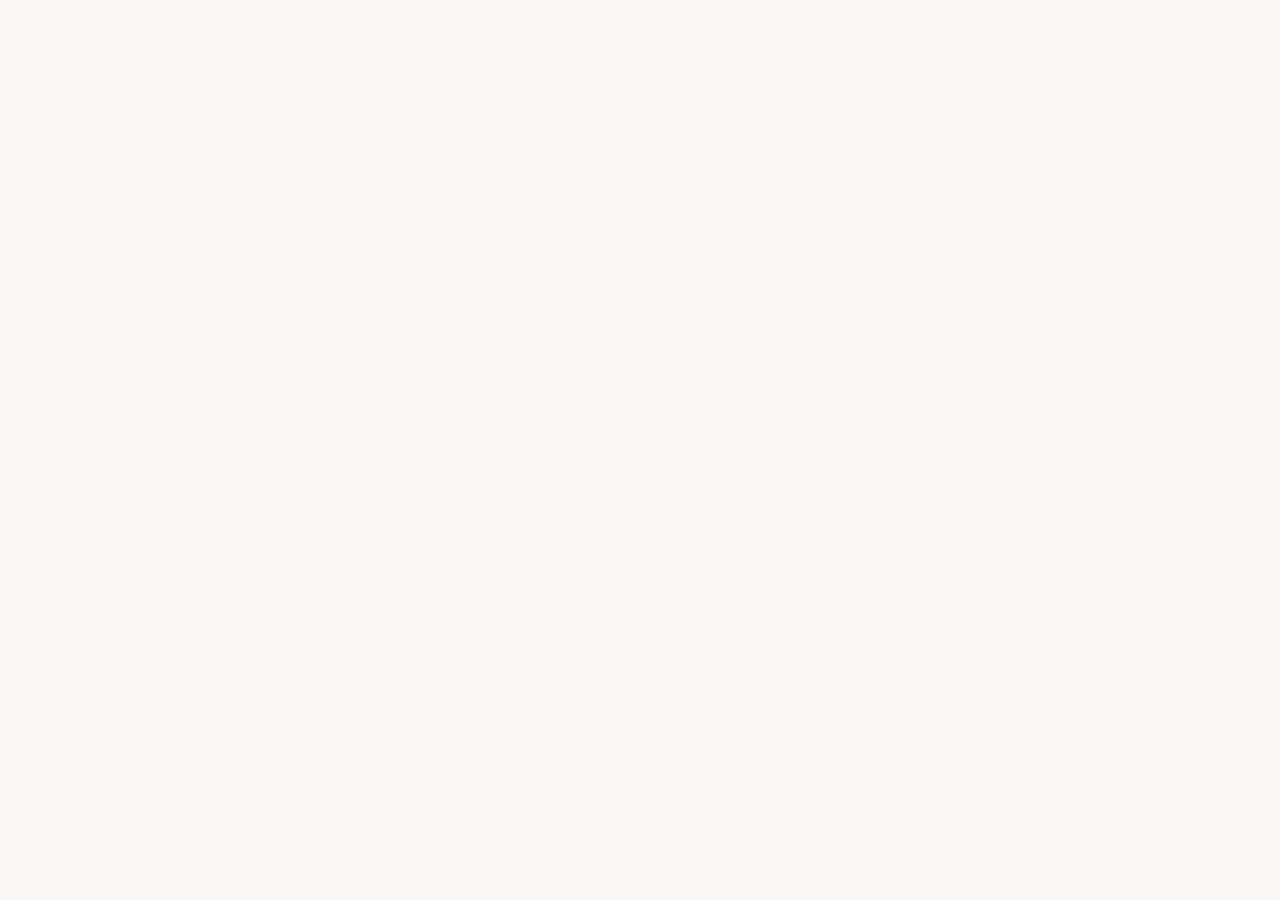
==== index.html @ 1edaa47e "initial: project structure" ====
<!DOCTYPE html>
<html lang="en">
<head>
  <meta charset="UTF-8">
  <meta name="viewport" content="width=device-width, initial-scale=1.0">
  <title>Minerva Admissions</title>
  <link rel="stylesheet" href="css/design-system.css">
  <link rel="stylesheet" href="css/components.css">
</head>
<body>

  <script src="js/freddy.js"></script>
  <script src="js/form.js"></script>
</body>
</html>
---- css/design-system.css ----
/* design-system.css — tokens, typography, layout primitives */

/* ─────────────────────────────────────────────
   GOOGLE FONTS
───────────────────────────────────────────── */
@import url('https://fonts.googleapis.com/css2?family=Playfair+Display:ital,wght@0,400;0,500;0,600;0,700;1,400;1,600&family=DM+Sans:ital,opsz,wght@0,9..40,300;0,9..40,400;0,9..40,500;0,9..40,600;1,9..40,400&display=swap');


/* ─────────────────────────────────────────────
   COLOR TOKENS
───────────────────────────────────────────── */
:root {
  /* Core */
  --color-ink:          #1A1A2E;  /* deep navy — primary text, headings */
  --color-ink-light:    #3D3D5C;  /* softer navy — secondary text        */
  --color-ink-muted:    #7A7A99;  /* muted — captions, placeholders      */

  /* Gold accent */
  --color-gold:         #C9A84C;  /* primary accent                      */
  --color-gold-light:   #E2C880;  /* hover / highlight tint              */
  --color-gold-dark:    #A07C2E;  /* pressed / deep accent               */
  --color-gold-subtle:  #F5EDD6;  /* gold-tinted surface / badge bg      */

  /* Cream & surface */
  --color-cream:        #FAF8F4;  /* page background                     */
  --color-cream-dark:   #F0EBE1;  /* card / section background           */
  --color-white:        #FFFFFF;

  /* Borders */
  --color-border:       #E4DDD2;  /* default border                      */
  --color-border-dark:  #C8BFB2;  /* stronger border                     */

  /* Semantic — status */
  --color-success:      #2D7A4F;
  --color-success-bg:   #EAF6EE;
  --color-warning:      #B8600F;
  --color-warning-bg:   #FEF3E2;
  --color-error:        #C0392B;
  --color-error-bg:     #FDECEB;
  --color-info:         #1A5276;
  --color-info-bg:      #EAF2FB;

  /* Overlay */
  --color-overlay:      rgba(26, 26, 46, 0.55);
  --color-overlay-dark: rgba(26, 26, 46, 0.80);
}


/* ─────────────────────────────────────────────
   SPACING TOKENS  (base unit = 4px)
───────────────────────────────────────────── */
:root {
  --sp-1:   4px;
  --sp-2:   8px;
  --sp-3:   12px;
  --sp-4:   16px;
  --sp-5:   20px;
  --sp-6:   24px;
  --sp-7:   32px;
  --sp-8:   40px;
  --sp-9:   48px;
  --sp-10:  64px;
  --sp-11:  80px;
  --sp-12:  96px;
}


/* ─────────────────────────────────────────────
   TYPOGRAPHY TOKENS
───────────────────────────────────────────── */
:root {
  /* Font families */
  --font-display: 'Playfair Display', Georgia, serif;
  --font-body:    'DM Sans', system-ui, -apple-system, sans-serif;
  --font-mono:    'DM Mono', 'Courier New', monospace;

  /* Font sizes — fluid-ready named scale */
  --text-xs:   0.75rem;    /*  12px */
  --text-sm:   0.875rem;   /*  14px */
  --text-base: 1rem;       /*  16px */
  --text-md:   1.125rem;   /*  18px */
  --text-lg:   1.25rem;    /*  20px */
  --text-xl:   1.5rem;     /*  24px */
  --text-2xl:  1.875rem;   /*  30px */
  --text-3xl:  2.25rem;    /*  36px */
  --text-4xl:  3rem;       /*  48px */
  --text-5xl:  3.75rem;    /*  60px */

  /* Font weights */
  --weight-light:    300;
  --weight-regular:  400;
  --weight-medium:   500;
  --weight-semibold: 600;
  --weight-bold:     700;

  /* Line heights */
  --leading-tight:  1.2;
  --leading-snug:   1.35;
  --leading-normal: 1.5;
  --leading-loose:  1.75;

  /* Letter spacing */
  --tracking-tight:  -0.02em;
  --tracking-normal:  0em;
  --tracking-wide:    0.04em;
  --tracking-wider:   0.08em;
  --tracking-caps:    0.12em;
}


/* ─────────────────────────────────────────────
   BORDER RADIUS UTILITIES
───────────────────────────────────────────── */
:root {
  --radius-sm:   4px;
  --radius-md:   8px;
  --radius-lg:   12px;
  --radius-xl:   16px;
  --radius-2xl:  24px;
  --radius-pill: 9999px;
  --radius-full: 50%;
}


/* ─────────────────────────────────────────────
   CONTAINER WIDTHS
───────────────────────────────────────────── */
:root {
  --container-xs:   480px;
  --container-sm:   640px;
  --container-md:   768px;
  --container-lg:   1024px;
  --container-xl:   1200px;
  --container-2xl:  1440px;
  --container-prose: 68ch;  /* optimal reading width */
}

.container {
  width: 100%;
  max-width: var(--container-xl);
  margin-inline: auto;
  padding-inline: var(--sp-6);
}

.container--sm     { max-width: var(--container-sm);  }
.container--md     { max-width: var(--container-md);  }
.container--lg     { max-width: var(--container-lg);  }
.container--2xl    { max-width: var(--container-2xl); }
.container--prose  { max-width: var(--container-prose); }


/* ─────────────────────────────────────────────
   BASE RESET & GLOBAL DEFAULTS
───────────────────────────────────────────── */
*, *::before, *::after {
  box-sizing: border-box;
  margin: 0;
  padding: 0;
}

html {
  font-size: 16px;
  -webkit-text-size-adjust: 100%;
  scroll-behavior: smooth;
}

body {
  font-family: var(--font-body);
  font-size: var(--text-base);
  font-weight: var(--weight-regular);
  line-height: var(--leading-normal);
  color: var(--color-ink);
  background-color: var(--color-cream);
  -webkit-font-smoothing: antialiased;
  -moz-osx-font-smoothing: grayscale;
}

h1, h2, h3, h4, h5, h6 {
  font-family: var(--font-display);
  font-weight: var(--weight-semibold);
  line-height: var(--leading-tight);
  letter-spacing: var(--tracking-tight);
  color: var(--color-ink);
}

h1 { font-size: var(--text-4xl); }
h2 { font-size: var(--text-3xl); }
h3 { font-size: var(--text-2xl); }
h4 { font-size: var(--text-xl);  }
h5 { font-size: var(--text-lg);  }
h6 { font-size: var(--text-md);  }

p  { line-height: var(--leading-normal); }

a {
  color: var(--color-gold-dark);
  text-decoration: underline;
  text-underline-offset: 3px;
  transition: color 0.15s ease;
}

a:hover { color: var(--color-gold); }

img, video {
  max-width: 100%;
  display: block;
}

/* ─────────────────────────────────────────────
   ELEVATION / SHADOW TOKENS
───────────────────────────────────────────── */
:root {
  --shadow-sm:  0 1px 3px rgba(26,26,46,0.08), 0 1px 2px rgba(26,26,46,0.05);
  --shadow-md:  0 4px 12px rgba(26,26,46,0.10), 0 2px 6px rgba(26,26,46,0.06);
  --shadow-lg:  0 10px 30px rgba(26,26,46,0.12), 0 4px 10px rgba(26,26,46,0.07);
  --shadow-xl:  0 24px 48px rgba(26,26,46,0.16), 0 8px 16px rgba(26,26,46,0.08);
}

/* ─────────────────────────────────────────────
   TRANSITION TOKENS
───────────────────────────────────────────── */
:root {
  --ease-out:   cubic-bezier(0.0, 0, 0.2, 1);
  --ease-in:    cubic-bezier(0.4, 0, 1, 1);
  --ease-inout: cubic-bezier(0.4, 0, 0.2, 1);

  --duration-fast:   120ms;
  --duration-base:   200ms;
  --duration-slow:   350ms;
}
---- css/components.css ----
/* components.css — UI component styles */
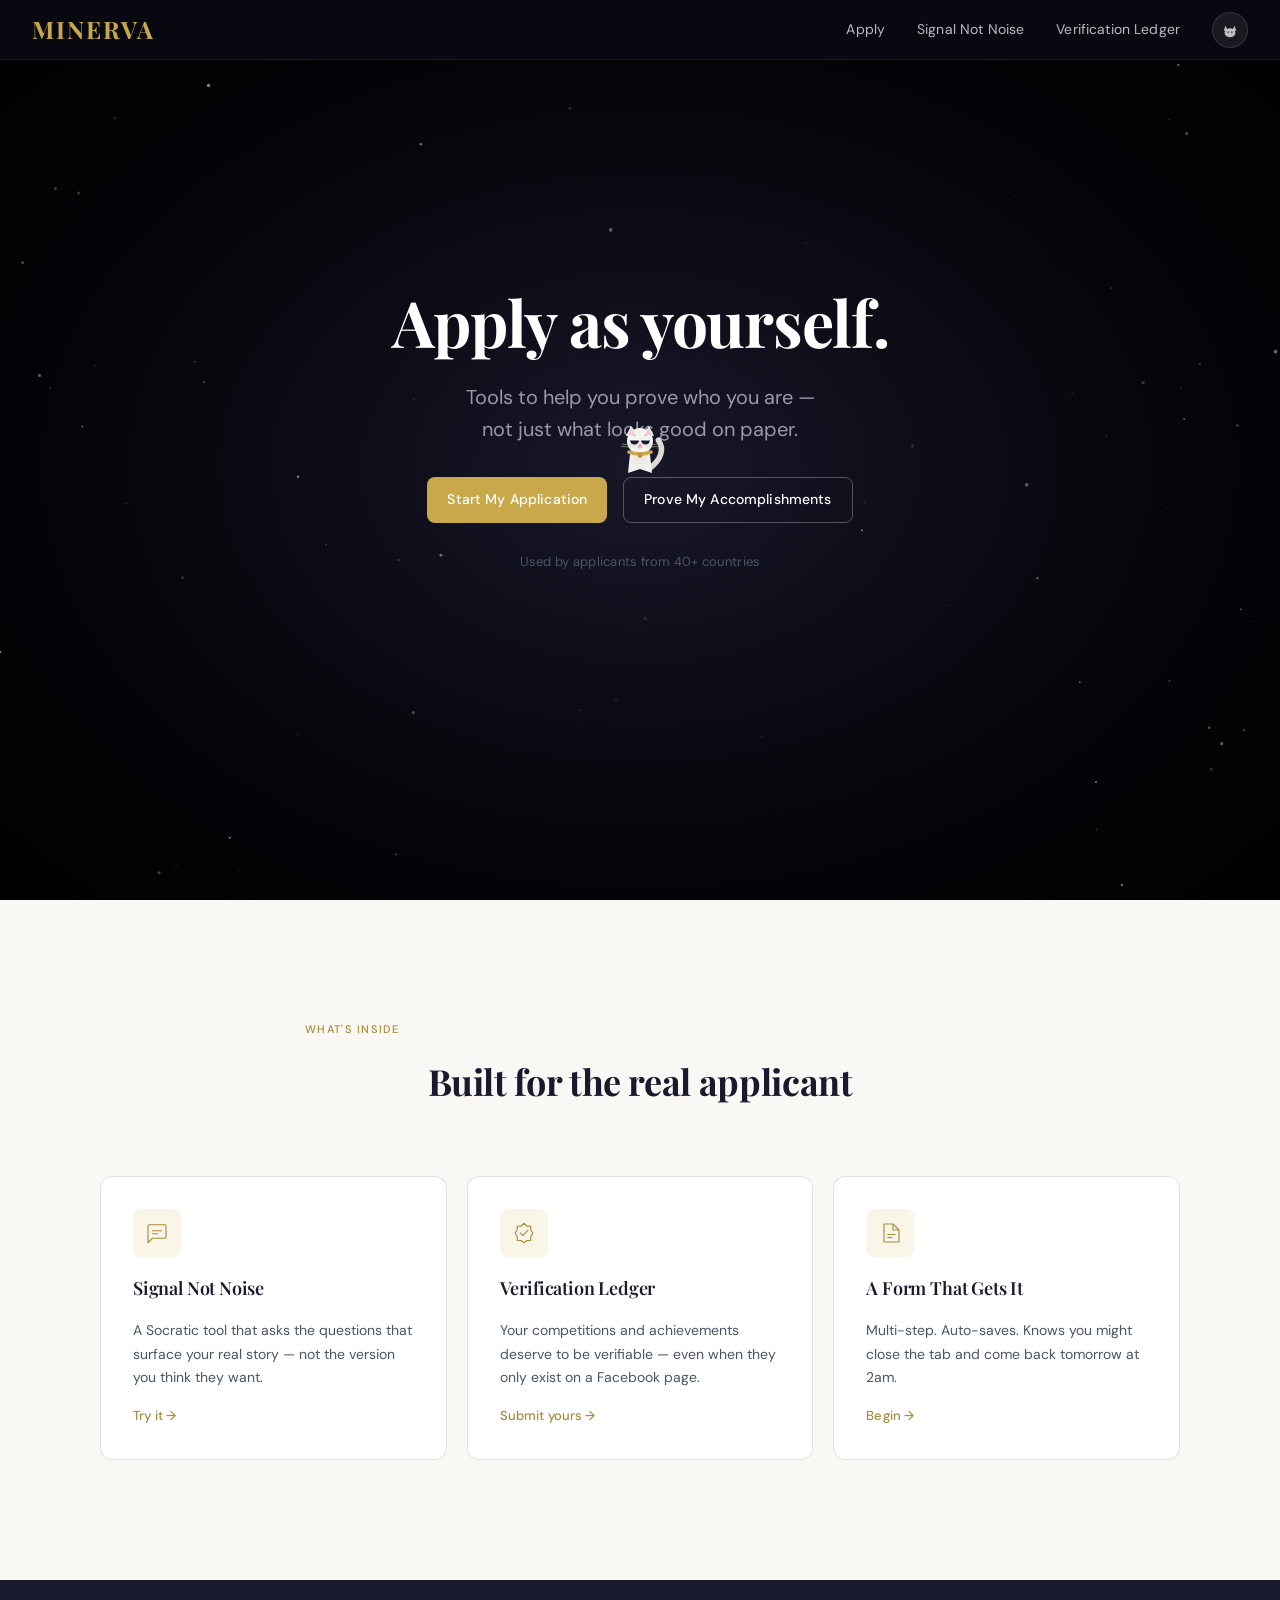
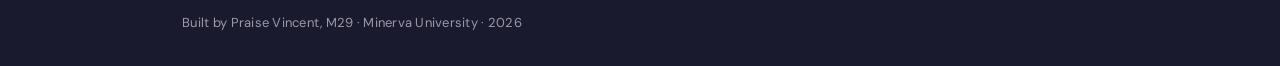
==== commit 572a2d68: "steps 1-5: complete foundation and freddy" ====
--- a/index.html
+++ b/index.html
@@ -4,12 +4,767 @@
   <meta charset="UTF-8">
   <meta name="viewport" content="width=device-width, initial-scale=1.0">
   <title>Minerva Admissions</title>
+
+  <link rel="preconnect" href="https://fonts.googleapis.com">
+  <link rel="preconnect" href="https://fonts.gstatic.com" crossorigin>
+  <link href="https://fonts.googleapis.com/css2?family=Playfair+Display:wght@400;500;700&family=DM+Sans:wght@300;400;500&display=swap" rel="stylesheet">
+
   <link rel="stylesheet" href="css/design-system.css">
   <link rel="stylesheet" href="css/components.css">
+  <link rel="stylesheet" href="css/freddy.css">
+  <link rel="stylesheet" href="css/glassmorphism.css">
+
+  <style>
+    /* ══════════════════════════════════════════════════
+       LOADING SCREEN
+    ══════════════════════════════════════════════════ */
+    #loading-screen {
+      position: fixed;
+      inset: 0;
+      background: #000000;
+      display: flex;
+      align-items: center;
+      justify-content: center;
+      z-index: 10000;
+      /* Fade out after full sequence (~3.9s in) */
+      animation: loading-fade-out 0.5s ease 3.9s forwards;
+    }
+
+    #loading-center {
+      position: relative;
+      width: 200px;
+      height: 200px;
+      display: flex;
+      align-items: center;
+      justify-content: center;
+    }
+
+    /* ── Ensō SVG ─────────────────────────────────── */
+    #enso-svg {
+      position: absolute;
+      width: 200px;
+      height: 200px;
+      /* Phase 2 (pulse) then Phase 3 (spin + fade) as two separate animations */
+      animation:
+        enso-pulse   1s    ease-in-out              1.5s         forwards,
+        enso-spin-out 1.2s cubic-bezier(0.4,0,1,1) 2.5s         forwards;
+    }
+
+    /* Phase 1: stroke draws counter-clockwise along the path */
+    #enso-path {
+      stroke-dasharray:  1;      /* pathLength="1" normalises the total length */
+      stroke-dashoffset: 1;      /* fully hidden at start */
+      animation: enso-draw 1.5s cubic-bezier(0.4, 0, 0.2, 1) forwards;
+    }
+
+    /* ── Particle burst ───────────────────────────── */
+    #particles-burst {
+      position: absolute;
+      inset: 0;
+      pointer-events: none;
+    }
+
+    .particle {
+      position: absolute;
+      top:    50%;
+      left:   50%;
+      width:  6px;
+      height: 6px;
+      border-radius: 50%;
+      margin: -3px 0 0 -3px;
+      opacity: 0;
+      animation: particle-fly 0.75s cubic-bezier(0, 0, 0.2, 1)
+                 calc(3.45s + var(--stagger, 0s)) both;
+    }
+
+    /* ── Loading keyframes ────────────────────────── */
+    @keyframes enso-draw {
+      from { stroke-dashoffset: 1; }
+      to   { stroke-dashoffset: 0; }
+    }
+
+    @keyframes enso-pulse {
+      0%, 100% { opacity: 1;    }
+      50%       { opacity: 0.85; }
+    }
+
+    @keyframes enso-spin-out {
+      0%   { opacity: 1;   transform: rotate(0deg);   }
+      80%  { opacity: 0.9; transform: rotate(720deg); }
+      100% { opacity: 0;   transform: rotate(720deg); }
+    }
+
+    @keyframes particle-fly {
+      0%  {
+        opacity: 1;
+        transform: translate(0, 0) scale(1);
+      }
+      60% { opacity: 0.7; }
+      100% {
+        opacity: 0;
+        transform: translate(calc(var(--dx) * 1px), calc(var(--dy) * 1px)) scale(0);
+      }
+    }
+
+    @keyframes loading-fade-out {
+      from { opacity: 1; }
+      to   { opacity: 0; visibility: hidden; pointer-events: none; }
+    }
+
+    /* ══════════════════════════════════════════════════
+       SITE CONTENT — starts invisible, fades in
+    ══════════════════════════════════════════════════ */
+    #site-content {
+      opacity: 0;
+      animation: site-fade-in 0.65s ease 4.1s forwards;
+    }
+
+    @keyframes site-fade-in {
+      from { opacity: 0; }
+      to   { opacity: 1; }
+    }
+
+    /* ══════════════════════════════════════════════════
+       FREDDY INTRO CARD
+    ══════════════════════════════════════════════════ */
+    #freddy-intro {
+      position:   fixed;
+      bottom:     24px;
+      right:      24px;
+      max-width:  260px;
+      padding:    14px 18px 14px 20px;
+      border-left: 3px solid var(--color-gold);
+      z-index:    9000;
+      opacity:    0;
+      transform:  translateY(8px);
+      animation:
+        freddy-in  0.35s var(--ease-spring)  4.5s  forwards,
+        freddy-out 0.30s ease                8.5s  forwards;
+    }
+
+    @keyframes freddy-in {
+      to { opacity: 1; transform: translateY(0); }
+    }
+    @keyframes freddy-out {
+      from { opacity: 1; transform: translateY(0); }
+      to   { opacity: 0; transform: translateY(8px); pointer-events: none; }
+    }
+
+    .freddy-intro-text {
+      font-family: var(--font-body);
+      font-size:   14px;
+      color:       var(--dark-text, #E8E6E0);
+      line-height: 1.55;
+      margin:      0;
+    }
+
+    /* ══════════════════════════════════════════════════
+       NAVIGATION
+    ══════════════════════════════════════════════════ */
+    #nav {
+      position:      fixed;
+      top:           0;
+      left:          0;
+      right:         0;
+      height:        60px;
+      background:    rgba(10, 10, 20, 0.85);
+      backdrop-filter: blur(12px);
+      -webkit-backdrop-filter: blur(12px);
+      border-bottom: 1px solid rgba(255, 255, 255, 0.08);
+      display:       flex;
+      align-items:   center;
+      justify-content: space-between;
+      padding:       0 var(--sp-7);
+      z-index:       1000;
+    }
+
+    .wordmark {
+      font-family:    var(--font-display);
+      font-size:      24px;
+      font-weight:    700;
+      color:          var(--color-gold);
+      text-decoration: none;
+      letter-spacing: 0.08em;
+      display:        inline-block;
+      transition:     opacity 0.2s ease;
+    }
+    .wordmark:hover { opacity: 0.82; color: var(--color-gold); text-decoration: none; }
+
+    @keyframes wordmark-flip {
+      from { transform: rotateY(0deg); }
+      to   { transform: rotateY(360deg); }
+    }
+    .wordmark.spinning {
+      animation: wordmark-flip 0.6s var(--ease-spring) forwards;
+    }
+
+    .nav-links {
+      display:     flex;
+      align-items: center;
+      gap:         var(--sp-7);
+    }
+
+    .nav-link {
+      font-family:    var(--font-body);
+      font-size:      14px;
+      font-weight:    400;
+      color:          rgba(255, 255, 255, 0.72);
+      text-decoration: none;
+      letter-spacing: 0.01em;
+      transition:     color 0.2s ease;
+    }
+    .nav-link:hover { color: #ffffff; text-decoration: none; }
+
+    .nav-mood-btn {
+      display:         flex;
+      align-items:     center;
+      justify-content: center;
+      width:           36px;
+      height:          36px;
+      border-radius:   var(--r-full);
+      background:      rgba(255, 255, 255, 0.07);
+      border:          1px solid rgba(255, 255, 255, 0.12);
+      color:           rgba(255, 255, 255, 0.72);
+      cursor:          pointer;
+      transition:      background 0.2s ease, color 0.2s ease, border-color 0.2s ease;
+      padding:         0;
+    }
+    .nav-mood-btn:hover {
+      background:    rgba(201, 168, 76, 0.15);
+      color:         var(--color-gold-light);
+      border-color:  rgba(201, 168, 76, 0.35);
+    }
+
+    /* ══════════════════════════════════════════════════
+       HERO
+    ══════════════════════════════════════════════════ */
+    #hero {
+      position:        relative;
+      min-height:      100vh;
+      display:         flex;
+      align-items:     center;
+      justify-content: center;
+      background:      #000000;
+      overflow:        hidden;
+      padding:         80px var(--sp-7) var(--sp-12);
+    }
+
+    .hero-bg-pulse {
+      position:       absolute;
+      inset:          0;
+      background:     radial-gradient(
+                        ellipse 72% 72% at 50% 52%,
+                        rgba(26, 26, 46, 0.90)  0%,
+                        rgba(10, 10, 20, 0.55) 55%,
+                        transparent            100%
+                      );
+      animation:      hero-breathe 8s ease-in-out infinite;
+      pointer-events: none;
+    }
+
+    @keyframes hero-breathe {
+      0%, 100% { opacity: 0.65; transform: scale(1);    }
+      50%       { opacity: 1;   transform: scale(1.28); }
+    }
+
+    #particles {
+      position:       absolute;
+      inset:          0;
+      width:          100%;
+      height:         100%;
+      pointer-events: none;
+    }
+
+    .hero-content {
+      position:        relative;
+      z-index:         1;
+      text-align:      center;
+      max-width:       var(--container-medium);
+      display:         flex;
+      flex-direction:  column;
+      align-items:     center;
+      gap:             var(--sp-6);
+    }
+
+    .hero-headline {
+      font-family:    var(--font-display);
+      font-size:      clamp(2.5rem, 7vw, 4rem); /* 40px → 64px */
+      font-weight:    700;
+      color:          #ffffff;
+      letter-spacing: -0.02em;
+      line-height:    1.1;
+      margin:         0;
+    }
+
+    .hero-sub {
+      font-family: var(--font-body);
+      font-size:   clamp(1rem, 2.5vw, 1.25rem); /* 16px → 20px */
+      color:       var(--dark-text-2, #9B99A8);
+      line-height: 1.6;
+      max-width:   520px;
+      margin:      0;
+    }
+
+    .hero-ctas {
+      display:         flex;
+      gap:             var(--sp-4);
+      flex-wrap:       wrap;
+      justify-content: center;
+      margin-top:      var(--sp-2);
+    }
+
+    /* btn-secondary override for dark hero background */
+    #hero .btn-secondary {
+      border-color: rgba(255, 255, 255, 0.28);
+      color:        #ffffff;
+    }
+    #hero .btn-secondary:hover {
+      background:   rgba(255, 255, 255, 0.08);
+      border-color: rgba(255, 255, 255, 0.50);
+    }
+
+    .hero-proof {
+      font-family:    var(--font-body);
+      font-size:      13px;
+      color:          var(--color-academic);
+      letter-spacing: 0.02em;
+      margin-top:     var(--sp-1);
+    }
+
+    /* ══════════════════════════════════════════════════
+       FEATURES
+    ══════════════════════════════════════════════════ */
+    #features {
+      background: var(--color-cream);
+      padding:    var(--sp-12) var(--sp-7);
+    }
+
+    .features-eyebrow {
+      font-family:    var(--font-body);
+      font-size:      11px;
+      font-weight:    500;
+      color:          var(--color-gold-dim);
+      letter-spacing: 0.12em;
+      text-transform: uppercase;
+      text-align:     center;
+      margin-bottom:  var(--sp-3);
+    }
+
+    .features-title {
+      font-family:    var(--font-display);
+      font-size:      clamp(1.5rem, 3.5vw, 2.25rem);
+      font-weight:    700;
+      color:          var(--color-ink);
+      text-align:     center;
+      letter-spacing: -0.01em;
+      margin-bottom:  var(--sp-10);
+    }
+
+    .features-grid {
+      display:               grid;
+      grid-template-columns: repeat(3, 1fr);
+      gap:                   var(--sp-5);
+      max-width:             var(--container-wide);
+      margin:                0 auto;
+    }
+
+    .feature-card {
+      background:     var(--color-surface);
+      border:         1px solid var(--color-border);
+      border-radius:  var(--r-xl);
+      padding:        var(--sp-7);
+      display:        flex;
+      flex-direction: column;
+      gap:            var(--sp-4);
+      transition:     transform 220ms var(--ease-spring),
+                      box-shadow 220ms ease,
+                      border-color 220ms ease;
+    }
+
+    .feature-card:hover {
+      transform:    translateY(-3px);
+      box-shadow:   0 8px 32px rgba(26, 26, 46, 0.10);
+      border-color: var(--color-border-strong);
+    }
+
+    .feature-icon {
+      width:            48px;
+      height:           48px;
+      background:       rgba(201, 168, 76, 0.12);
+      border-radius:    var(--r-lg);
+      display:          flex;
+      align-items:      center;
+      justify-content:  center;
+      color:            var(--color-gold-dim);
+      flex-shrink:      0;
+    }
+
+    .feature-card h3 {
+      font-family:    var(--font-display);
+      font-size:      1.125rem;
+      font-weight:    600;
+      color:          var(--color-ink);
+      letter-spacing: -0.01em;
+    }
+
+    .feature-card p {
+      font-family: var(--font-body);
+      font-size:   14px;
+      color:       var(--color-academic);
+      line-height: 1.65;
+      flex:        1;
+      max-width:   none;
+    }
+
+    .feature-link {
+      font-family:    var(--font-body);
+      font-size:      13px;
+      font-weight:    500;
+      color:          var(--color-gold-dim);
+      text-decoration: none;
+      letter-spacing: 0.01em;
+      display:        inline-flex;
+      align-items:    center;
+      gap:            4px;
+      transition:     gap 180ms var(--ease-spring), color 180ms ease;
+    }
+    .feature-link:hover {
+      color:           var(--color-gold);
+      gap:             9px;
+      text-decoration: none;
+    }
+
+    /* ══════════════════════════════════════════════════
+       FOOTER
+    ══════════════════════════════════════════════════ */
+    footer {
+      background: var(--color-ink);
+      padding:    var(--sp-7);
+      text-align: center;
+    }
+
+    .footer-text {
+      font-family:    var(--font-body);
+      font-size:      13px;
+      color:          var(--dark-text-2, #9B99A8);
+      letter-spacing: 0.02em;
+    }
+
+    /* ══════════════════════════════════════════════════
+       RESPONSIVE
+    ══════════════════════════════════════════════════ */
+    @media (max-width: 768px) {
+      #nav         { padding: 0 var(--sp-5); }
+      .nav-links   { gap: var(--sp-5); }
+      .nav-link    { font-size: 13px; }
+      .features-grid { grid-template-columns: 1fr; gap: var(--sp-4); }
+      #features    { padding: var(--sp-10) var(--sp-5); }
+    }
+
+    @media (max-width: 480px) {
+      .nav-link:not(.nav-link--apply) { display: none; }
+      .hero-ctas { flex-direction: column; align-items: stretch; width: 100%; }
+    }
+  </style>
 </head>
 <body>
 
+  <!-- ══════════════════════════════════════════════
+       LOADING SCREEN
+  ══════════════════════════════════════════════ -->
+  <div id="loading-screen" aria-hidden="true" role="presentation">
+    <div id="loading-center">
+
+      <!--
+        Ensō — organic hand-drawn style ring.
+        Path goes counter-clockwise (top → left → bottom → right).
+        Slight eccentricity on each quadrant creates the imperfection.
+        pathLength="1" normalises total path length for clean dashoffset animation.
+      -->
+      <svg id="enso-svg"
+           viewBox="0 0 200 200"
+           xmlns="http://www.w3.org/2000/svg"
+           aria-hidden="true">
+        <path
+          id="enso-path"
+          d="M 103,18
+             C 56,12  13,50  14,100
+             C 15,152  55,188 103,186
+             C 151,184 188,148 187,97
+             C 186,50  150,17  103,18"
+          fill="none"
+          stroke="#FFFFFF"
+          stroke-width="18"
+          stroke-linecap="round"
+          pathLength="1"
+        />
+      </svg>
+
+      <!--
+        12 particles — 6px circles, distributed ~30° apart with slight jitter.
+        Colors alternate: white / gold / white / gold / white / navy (×2 rounds).
+        --dx and --dy are unitless pixel offsets used in the keyframe calc().
+        --stagger adds a tiny timing offset per particle for an organic burst.
+      -->
+      <div id="particles-burst" aria-hidden="true">
+        <div class="particle" style="--dx:10;   --dy:-162; --stagger:0s;     background:#ffffff"></div>
+        <div class="particle" style="--dx:92;   --dy:-140; --stagger:0.03s;  background:#C9A84C"></div>
+        <div class="particle" style="--dx:150;  --dy:-68;  --stagger:0.05s;  background:#ffffff"></div>
+        <div class="particle" style="--dx:164;  --dy:16;   --stagger:0.02s;  background:#C9A84C"></div>
+        <div class="particle" style="--dx:122;  --dy:97;   --stagger:0.04s;  background:#ffffff"></div>
+        <div class="particle" style="--dx:56;   --dy:152;  --stagger:0.01s;  background:#1A1A2E"></div>
+        <div class="particle" style="--dx:-16;  --dy:164;  --stagger:0.06s;  background:#ffffff"></div>
+        <div class="particle" style="--dx:-90;  --dy:136;  --stagger:0.03s;  background:#C9A84C"></div>
+        <div class="particle" style="--dx:-150; --dy:72;   --stagger:0.02s;  background:#ffffff"></div>
+        <div class="particle" style="--dx:-162; --dy:-12;  --stagger:0.05s;  background:#C9A84C"></div>
+        <div class="particle" style="--dx:-120; --dy:-96;  --stagger:0.01s;  background:#ffffff"></div>
+        <div class="particle" style="--dx:-54;  --dy:-148; --stagger:0.04s;  background:#1A1A2E"></div>
+      </div>
+
+    </div>
+  </div>
+
+
+  <!-- ══════════════════════════════════════════════
+       SITE CONTENT
+  ══════════════════════════════════════════════ -->
+  <div id="site-content">
+
+    <!-- Freddy Intro Card -->
+    <div id="freddy-intro" class="chromatic-glass" role="status" aria-live="polite">
+      <p class="freddy-intro-text">
+        This is Freddy. He will follow you around. He means well.
+      </p>
+    </div>
+
+    <!-- Navigation -->
+    <header id="nav" role="banner">
+      <a href="index.html" class="wordmark" id="wordmark" aria-label="Minerva — go home">MINERVA</a>
+
+      <nav class="nav-links" aria-label="Main navigation">
+        <a href="apply/index.html"  class="nav-link nav-link--apply">Apply</a>
+        <a href="signal/index.html" class="nav-link">Signal Not Noise</a>
+        <a href="ledger/index.html" class="nav-link">Verification Ledger</a>
+
+        <button class="nav-mood-btn" id="mood-toggle" aria-label="Change mood theme" type="button">
+          <!-- Freddy cat silhouette -->
+          <svg viewBox="0 0 20 20" width="18" height="18" fill="currentColor" aria-hidden="true">
+            <!-- Ears -->
+            <polygon points="3,11 5,5 7,10"/>
+            <polygon points="17,11 15,5 13,10"/>
+            <!-- Head -->
+            <ellipse cx="10" cy="13" rx="6" ry="5"/>
+            <!-- Eyes -->
+            <circle cx="8"  cy="12.5" r="1" fill="rgba(0,0,0,0.5)"/>
+            <circle cx="12" cy="12.5" r="1" fill="rgba(0,0,0,0.5)"/>
+          </svg>
+        </button>
+      </nav>
+    </header>
+
+    <main>
+
+      <!-- Hero -->
+      <section id="hero" aria-labelledby="hero-headline">
+        <div class="hero-bg-pulse" aria-hidden="true"></div>
+        <canvas id="particles" aria-hidden="true"></canvas>
+
+        <div class="hero-content">
+          <h1 class="hero-headline" id="hero-headline">Apply as yourself.</h1>
+          <p class="hero-sub">
+            Tools to help you prove who you are —<br>
+            not just what looks good on paper.
+          </p>
+          <div class="hero-ctas">
+            <a href="apply/index.html"  class="btn btn-gold">Start My Application</a>
+            <a href="ledger/index.html" class="btn btn-secondary">Prove My Accomplishments</a>
+          </div>
+          <p class="hero-proof">Used by applicants from 40+ countries</p>
+        </div>
+      </section>
+
+      <!-- Features -->
+      <section id="features" aria-labelledby="features-title">
+        <p class="features-eyebrow">What's inside</p>
+        <h2 class="features-title" id="features-title">Built for the real applicant</h2>
+
+        <div class="features-grid">
+
+          <!-- Card 1 — Signal Not Noise -->
+          <article class="feature-card reveal-target">
+            <div class="feature-icon" aria-hidden="true">
+              <!-- Speech bubble -->
+              <svg width="24" height="24" viewBox="0 0 32 32" fill="none" xmlns="http://www.w3.org/2000/svg">
+                <path d="M4 7C4 5.9 4.9 5 6 5H26C27.1 5 28 5.9 28 7V21C28 22.1 27.1 23 26 23H10L4 29V7Z"
+                      stroke="currentColor" stroke-width="1.5" stroke-linejoin="round"/>
+                <path d="M10 13H22M10 17H17"
+                      stroke="currentColor" stroke-width="1.5" stroke-linecap="round"/>
+              </svg>
+            </div>
+            <h3>Signal Not Noise</h3>
+            <p>A Socratic tool that asks the questions that surface your real story — not the version you think they want.</p>
+            <a href="signal/index.html" class="feature-link">Try it →</a>
+          </article>
+
+          <!-- Card 2 — Verification Ledger -->
+          <article class="feature-card reveal-target">
+            <div class="feature-icon" aria-hidden="true">
+              <!-- Checkmark badge -->
+              <svg width="24" height="24" viewBox="0 0 32 32" fill="none" xmlns="http://www.w3.org/2000/svg">
+                <path d="M16 3L20 7H25V12L28 16L25 21V26H20L16 29L12 26H7V21L4 16L7 12V7H12L16 3Z"
+                      stroke="currentColor" stroke-width="1.5" stroke-linejoin="round"/>
+                <path d="M11 16L14.5 19.5L21 12.5"
+                      stroke="currentColor" stroke-width="1.5" stroke-linecap="round" stroke-linejoin="round"/>
+              </svg>
+            </div>
+            <h3>Verification Ledger</h3>
+            <p>Your competitions and achievements deserve to be verifiable — even when they only exist on a Facebook page.</p>
+            <a href="ledger/index.html" class="feature-link">Submit yours →</a>
+          </article>
+
+          <!-- Card 3 — The Application -->
+          <article class="feature-card reveal-target">
+            <div class="feature-icon" aria-hidden="true">
+              <!-- Document -->
+              <svg width="24" height="24" viewBox="0 0 32 32" fill="none" xmlns="http://www.w3.org/2000/svg">
+                <path d="M8 4H20L28 12V28H8V4Z"
+                      stroke="currentColor" stroke-width="1.5" stroke-linejoin="round"/>
+                <path d="M20 4V12H28"
+                      stroke="currentColor" stroke-width="1.5" stroke-linejoin="round"/>
+                <path d="M13 18H23M13 22H19"
+                      stroke="currentColor" stroke-width="1.5" stroke-linecap="round"/>
+              </svg>
+            </div>
+            <h3>A Form That Gets It</h3>
+            <p>Multi-step. Auto-saves. Knows you might close the tab and come back tomorrow at 2am.</p>
+            <a href="apply/index.html" class="feature-link">Begin →</a>
+          </article>
+
+        </div>
+      </section>
+
+    </main>
+
+    <footer role="contentinfo">
+      <p class="footer-text">Built by Praise Vincent, M29 · Minerva University · 2026</p>
+    </footer>
+
+  </div><!-- /#site-content -->
+
+
+  <!-- ══════════════════════════════════════════════
+       SCRIPTS
+  ══════════════════════════════════════════════ -->
+
+  <!-- 1. OS Detection — runs immediately so classes land before paint -->
+  <script>
+    (function () {
+      const ua  = navigator.userAgent;
+      const cls = /iPhone|iPad|iPod|Android/i.test(ua) ? 'os-mobile'
+                : /Mac/i.test(ua)                       ? 'os-mac'
+                : /Win/i.test(ua)                       ? 'os-win'
+                : /Linux/i.test(ua)                     ? 'os-linux'
+                : '';
+      if (cls) document.documentElement.classList.add(cls);
+    })();
+  </script>
+
+  <!-- 2. Feature scripts -->
   <script src="js/freddy.js"></script>
-  <script src="js/form.js"></script>
+  <script src="js/mood.js"></script>
+
+  <!-- 3. Page logic -->
+  <script>
+    /* ── Loading screen: remove from DOM after fade completes ───── */
+    const loadingScreen = document.getElementById('loading-screen');
+    loadingScreen.addEventListener('animationend', function (e) {
+      if (e.animationName === 'loading-fade-out') {
+        loadingScreen.style.display = 'none';
+      }
+    });
+
+    /* ── Wordmark: single full rotation on click ─────────────────── */
+    const wordmark = document.getElementById('wordmark');
+    wordmark.addEventListener('click', function (e) {
+      e.preventDefault();
+      this.classList.add('spinning');
+      this.addEventListener('animationend', () => {
+        this.classList.remove('spinning');
+        window.location.href = this.getAttribute('href');
+      }, { once: true });
+    });
+
+    /* ── Canvas ambient particle system (hero) ───────────────────── */
+    (function () {
+      const canvas = document.getElementById('particles');
+      if (!canvas) return;
+      const ctx   = canvas.getContext('2d');
+      const COUNT = 80;
+      let   pts   = [];
+
+      function resize() {
+        canvas.width  = canvas.offsetWidth;
+        canvas.height = canvas.offsetHeight;
+      }
+
+      function makeParticle() {
+        return {
+          x:  Math.random() * canvas.width,
+          y:  Math.random() * canvas.height,
+          r:  Math.random() * 1.5 + 0.4,
+          dx: (Math.random() - 0.5) * 0.35,
+          dy: (Math.random() - 0.5) * 0.35,
+          a:  Math.random() * 0.45 + 0.08,
+          gold: Math.random() > 0.72
+        };
+      }
+
+      resize();
+      for (let i = 0; i < COUNT; i++) pts.push(makeParticle());
+
+      function tick() {
+        ctx.clearRect(0, 0, canvas.width, canvas.height);
+        for (const p of pts) {
+          p.x += p.dx;
+          p.y += p.dy;
+          if (p.x <  0)            p.x = canvas.width;
+          if (p.x >  canvas.width) p.x = 0;
+          if (p.y <  0)            p.y = canvas.height;
+          if (p.y >  canvas.height) p.y = 0;
+          ctx.beginPath();
+          ctx.arc(p.x, p.y, p.r, 0, Math.PI * 2);
+          ctx.fillStyle   = p.gold ? '#C9A84C' : '#ffffff';
+          ctx.globalAlpha = p.a;
+          ctx.fill();
+        }
+        ctx.globalAlpha = 1;
+        requestAnimationFrame(tick);
+      }
+
+      tick();
+      window.addEventListener('resize', resize);
+    })();
+
+    /* ── IntersectionObserver: .reveal-target → .revealed ─────────── */
+    (function () {
+      const targets = document.querySelectorAll('.reveal-target');
+      if (!targets.length) return;
+
+      const io = new IntersectionObserver(
+        (entries) => {
+          entries.forEach(entry => {
+            if (entry.isIntersecting) {
+              entry.target.classList.add('revealed');
+              io.unobserve(entry.target);
+            }
+          });
+        },
+        { threshold: 0.15 }
+      );
+
+      targets.forEach(el => io.observe(el));
+    })();
+  </script>
+
 </body>
 </html>
--- a/css/design-system.css
+++ b/css/design-system.css
@@ -1,230 +1,381 @@
-/* design-system.css — tokens, typography, layout primitives */
-
-/* ─────────────────────────────────────────────
-   GOOGLE FONTS
-───────────────────────────────────────────── */
-@import url('https://fonts.googleapis.com/css2?family=Playfair+Display:ital,wght@0,400;0,500;0,600;0,700;1,400;1,600&family=DM+Sans:ital,opsz,wght@0,9..40,300;0,9..40,400;0,9..40,500;0,9..40,600;1,9..40,400&display=swap');
-
-
-/* ─────────────────────────────────────────────
-   COLOR TOKENS
-───────────────────────────────────────────── */
-:root {
-  /* Core */
-  --color-ink:          #1A1A2E;  /* deep navy — primary text, headings */
-  --color-ink-light:    #3D3D5C;  /* softer navy — secondary text        */
-  --color-ink-muted:    #7A7A99;  /* muted — captions, placeholders      */
+/* ═══════════════════════════════════════════════════════════════
+   MINERVA ADMISSIONS — DESIGN SYSTEM
+   design-system.css
+   Tokens · Reset · Typography · Layout · Theming · Motion
+═══════════════════════════════════════════════════════════════ */
+
+
+/* ─────────────────────────────────────────────────────────────
+   1. GOOGLE FONTS
+───────────────────────────────────────────────────────────── */
+@import url('https://fonts.googleapis.com/css2?family=Playfair+Display:wght@400;500;700&family=DM+Sans:wght@300;400;500&display=swap');
+
+
+/* ─────────────────────────────────────────────────────────────
+   2. COLOR TOKENS
+───────────────────────────────────────────────────────────── */
+:root {
+  /* Ink / text hierarchy */
+  --color-ink:             #1A1A2E;
+  --color-ink-light:       #3D3D5C;
+  --color-slate:           #2D3561;
+  --color-academic:        #4A5568;
 
   /* Gold accent */
-  --color-gold:         #C9A84C;  /* primary accent                      */
-  --color-gold-light:   #E2C880;  /* hover / highlight tint              */
-  --color-gold-dark:    #A07C2E;  /* pressed / deep accent               */
-  --color-gold-subtle:  #F5EDD6;  /* gold-tinted surface / badge bg      */
-
-  /* Cream & surface */
-  --color-cream:        #FAF8F4;  /* page background                     */
-  --color-cream-dark:   #F0EBE1;  /* card / section background           */
-  --color-white:        #FFFFFF;
+  --color-gold:            #C9A84C;
+  --color-gold-light:      #F0D080;
+  --color-gold-dim:        #A88C3A;
+
+  /* Surfaces & backgrounds */
+  --color-cream:           #FAF8F4;
+  --color-surface:         #FFFFFF;
+  --color-mist:            #E8EAF2;
+
+  /* Semantic — success */
+  --color-sage:            #6B8F71;
+  --color-sage-bg:         #EAF0EB;
+
+  /* Semantic — error / danger */
+  --color-terra:           #D4614E;
+  --color-terra-bg:        #FAE8E5;
+
+  /* Semantic — info / link */
+  --color-cerulean:        #3D7AB0;
+
+  /* Semantic — warning */
+  --color-amber:           #B07D3A;
 
   /* Borders */
-  --color-border:       #E4DDD2;  /* default border                      */
-  --color-border-dark:  #C8BFB2;  /* stronger border                     */
-
-  /* Semantic — status */
-  --color-success:      #2D7A4F;
-  --color-success-bg:   #EAF6EE;
-  --color-warning:      #B8600F;
-  --color-warning-bg:   #FEF3E2;
-  --color-error:        #C0392B;
-  --color-error-bg:     #FDECEB;
-  --color-info:         #1A5276;
-  --color-info-bg:      #EAF2FB;
-
-  /* Overlay */
-  --color-overlay:      rgba(26, 26, 46, 0.55);
-  --color-overlay-dark: rgba(26, 26, 46, 0.80);
-}
-
-
-/* ─────────────────────────────────────────────
-   SPACING TOKENS  (base unit = 4px)
-───────────────────────────────────────────── */
-:root {
-  --sp-1:   4px;
-  --sp-2:   8px;
-  --sp-3:   12px;
-  --sp-4:   16px;
-  --sp-5:   20px;
-  --sp-6:   24px;
-  --sp-7:   32px;
-  --sp-8:   40px;
-  --sp-9:   48px;
-  --sp-10:  64px;
-  --sp-11:  80px;
-  --sp-12:  96px;
-}
-
-
-/* ─────────────────────────────────────────────
-   TYPOGRAPHY TOKENS
-───────────────────────────────────────────── */
-:root {
-  /* Font families */
+  --color-border:          rgba(26, 26, 46, 0.12);
+  --color-border-strong:   rgba(26, 26, 46, 0.25);
+  --color-border-focus:    #2D3561;
+
+  /* Dark mode surface tokens */
+  --dark-bg:               #0E0E1C;
+  --dark-surface:          #1A1A2E;
+  --dark-surface-2:        #22223A;
+  --dark-text:             #E8E6E0;
+  --dark-text-2:           #9B99A8;
+}
+
+
+/* ─────────────────────────────────────────────────────────────
+   3. SPACING TOKENS  (4px base unit)
+───────────────────────────────────────────────────────────── */
+:root {
+  --sp-1:    4px;
+  --sp-2:    8px;
+  --sp-3:    12px;
+  --sp-4:    16px;
+  --sp-5:    20px;
+  --sp-6:    24px;
+  --sp-7:    32px;
+  --sp-8:    40px;
+  --sp-9:    48px;
+  --sp-10:   64px;
+  --sp-11:   80px;
+  --sp-12:  120px;
+}
+
+
+/* ─────────────────────────────────────────────────────────────
+   4. BORDER RADIUS
+───────────────────────────────────────────────────────────── */
+:root {
+  --r-sm:    4px;
+  --r-md:    6px;
+  --r-lg:    8px;
+  --r-xl:   12px;
+  --r-full:  9999px;
+}
+
+
+/* ─────────────────────────────────────────────────────────────
+   5. TYPOGRAPHY TOKENS
+───────────────────────────────────────────────────────────── */
+:root {
   --font-display: 'Playfair Display', Georgia, serif;
-  --font-body:    'DM Sans', system-ui, -apple-system, sans-serif;
-  --font-mono:    'DM Mono', 'Courier New', monospace;
-
-  /* Font sizes — fluid-ready named scale */
-  --text-xs:   0.75rem;    /*  12px */
-  --text-sm:   0.875rem;   /*  14px */
-  --text-base: 1rem;       /*  16px */
-  --text-md:   1.125rem;   /*  18px */
-  --text-lg:   1.25rem;    /*  20px */
-  --text-xl:   1.5rem;     /*  24px */
-  --text-2xl:  1.875rem;   /*  30px */
-  --text-3xl:  2.25rem;    /*  36px */
-  --text-4xl:  3rem;       /*  48px */
-  --text-5xl:  3.75rem;    /*  60px */
-
-  /* Font weights */
-  --weight-light:    300;
-  --weight-regular:  400;
-  --weight-medium:   500;
-  --weight-semibold: 600;
-  --weight-bold:     700;
-
-  /* Line heights */
-  --leading-tight:  1.2;
-  --leading-snug:   1.35;
-  --leading-normal: 1.5;
-  --leading-loose:  1.75;
-
-  /* Letter spacing */
-  --tracking-tight:  -0.02em;
-  --tracking-normal:  0em;
-  --tracking-wide:    0.04em;
-  --tracking-wider:   0.08em;
-  --tracking-caps:    0.12em;
-}
-
-
-/* ─────────────────────────────────────────────
-   BORDER RADIUS UTILITIES
-───────────────────────────────────────────── */
-:root {
-  --radius-sm:   4px;
-  --radius-md:   8px;
-  --radius-lg:   12px;
-  --radius-xl:   16px;
-  --radius-2xl:  24px;
-  --radius-pill: 9999px;
-  --radius-full: 50%;
-}
-
-
-/* ─────────────────────────────────────────────
-   CONTAINER WIDTHS
-───────────────────────────────────────────── */
-:root {
-  --container-xs:   480px;
-  --container-sm:   640px;
-  --container-md:   768px;
-  --container-lg:   1024px;
-  --container-xl:   1200px;
-  --container-2xl:  1440px;
-  --container-prose: 68ch;  /* optimal reading width */
-}
-
-.container {
-  width: 100%;
-  max-width: var(--container-xl);
-  margin-inline: auto;
-  padding-inline: var(--sp-6);
-}
-
-.container--sm     { max-width: var(--container-sm);  }
-.container--md     { max-width: var(--container-md);  }
-.container--lg     { max-width: var(--container-lg);  }
-.container--2xl    { max-width: var(--container-2xl); }
-.container--prose  { max-width: var(--container-prose); }
-
-
-/* ─────────────────────────────────────────────
-   BASE RESET & GLOBAL DEFAULTS
-───────────────────────────────────────────── */
-*, *::before, *::after {
+  --font-body:    'DM Sans', system-ui, sans-serif;
+  --font-mono:    'JetBrains Mono', 'Courier New', monospace;
+}
+
+
+/* ─────────────────────────────────────────────────────────────
+   6. CONTAINER WIDTHS
+───────────────────────────────────────────────────────────── */
+:root {
+  --container-narrow:  480px;
+  --container-form:    640px;
+  --container-medium:  800px;
+  --container-wide:   1080px;
+}
+
+
+/* ─────────────────────────────────────────────────────────────
+   7. EASING TOKENS
+───────────────────────────────────────────────────────────── */
+:root {
+  --ease-spring: cubic-bezier(0.34, 1.56, 0.64, 1);
+  --ease-apple:  cubic-bezier(0.25, 0.1,  0.25, 1.0);
+  --ease-out:    cubic-bezier(0,    0,    0.2,  1);
+}
+
+
+/* ─────────────────────────────────────────────────────────────
+   8. TYPE SCALE UTILITY CLASSES
+───────────────────────────────────────────────────────────── */
+
+/* Display — hero headlines */
+.text-display {
+  font-family:    var(--font-display);
+  font-size:      clamp(2.5rem, 6vw, 4rem);   /* 40–64px */
+  font-weight:    700;
+  line-height:    1.1;
+  letter-spacing: -0.02em;
+  color:          var(--color-ink);
+}
+
+/* Heading 1 */
+.text-h1 {
+  font-family:    var(--font-display);
+  font-size:      clamp(1.875rem, 4vw, 2.5rem); /* 30–40px */
+  font-weight:    700;
+  line-height:    1.2;
+  letter-spacing: -0.015em;
+  color:          var(--color-ink);
+}
+
+/* Heading 2 */
+.text-h2 {
+  font-family:    var(--font-display);
+  font-size:      clamp(1.5rem, 3vw, 2rem);     /* 24–32px */
+  font-weight:    500;
+  line-height:    1.25;
+  letter-spacing: -0.01em;
+  color:          var(--color-ink);
+}
+
+/* Heading 3 */
+.text-h3 {
+  font-family:    var(--font-display);
+  font-size:      1.375rem;                     /* 22px */
+  font-weight:    500;
+  line-height:    1.3;
+  letter-spacing: -0.005em;
+  color:          var(--color-ink);
+}
+
+/* Heading 4 */
+.text-h4 {
+  font-family:    var(--font-body);
+  font-size:      1.125rem;                     /* 18px */
+  font-weight:    500;
+  line-height:    1.4;
+  letter-spacing:  0em;
+  color:          var(--color-ink);
+}
+
+/* Body large */
+.text-body-lg {
+  font-family: var(--font-body);
+  font-size:   1.125rem;  /* 18px */
+  font-weight: 400;
+  line-height: 1.7;
+}
+
+/* Body default */
+.text-body {
+  font-family: var(--font-body);
+  font-size:   1rem;      /* 16px */
+  font-weight: 400;
+  line-height: 1.7;
+}
+
+/* Body small */
+.text-body-sm {
+  font-family: var(--font-body);
+  font-size:   0.875rem;  /* 14px */
+  font-weight: 400;
+  line-height: 1.6;
+}
+
+/* Label — form labels, nav items */
+.text-label {
+  font-family:    var(--font-body);
+  font-size:      0.875rem;   /* 14px */
+  font-weight:    500;
+  line-height:    1.4;
+  letter-spacing: 0.01em;
+}
+
+/* Hint — helper text, captions */
+.text-hint {
+  font-family: var(--font-body);
+  font-size:   0.8125rem;  /* 13px */
+  font-weight: 300;
+  line-height: 1.5;
+  color:       var(--color-academic);
+}
+
+/* Micro — badges, timestamps, footnotes */
+.text-micro {
+  font-family:    var(--font-body);
+  font-size:      0.6875rem;   /* 11px */
+  font-weight:    500;
+  line-height:    1.4;
+  letter-spacing: 0.06em;
+  text-transform: uppercase;
+}
+
+
+/* ─────────────────────────────────────────────────────────────
+   9. CSS RESET & GLOBAL DEFAULTS
+───────────────────────────────────────────────────────────── */
+*,
+*::before,
+*::after {
   box-sizing: border-box;
-  margin: 0;
-  padding: 0;
+  margin:     0;
+  padding:    0;
 }
 
 html {
-  font-size: 16px;
+  font-size:              16px;
   -webkit-text-size-adjust: 100%;
-  scroll-behavior: smooth;
+  text-size-adjust:         100%;
+  scroll-behavior:        smooth;
 }
 
 body {
-  font-family: var(--font-body);
-  font-size: var(--text-base);
-  font-weight: var(--weight-regular);
-  line-height: var(--leading-normal);
-  color: var(--color-ink);
-  background-color: var(--color-cream);
+  font-family:            var(--font-body);
+  font-weight:            400;
+  color:                  var(--color-ink);
+  background-color:       var(--color-cream);
+  line-height:            1.7;
+  -webkit-font-smoothing: antialiased;
+}
+
+p {
+  max-width:   640px;
+  line-height: 1.7;
+}
+
+img,
+video,
+svg {
+  display:   block;
+  max-width: 100%;
+}
+
+a {
+  color:                  var(--color-slate);
+  text-decoration:        underline;
+  text-underline-offset:  3px;
+  text-decoration-color:  var(--color-border-strong);
+  transition:             color 0.2s var(--ease-apple),
+                          text-decoration-color 0.2s var(--ease-apple);
+}
+
+a:hover {
+  color:                 var(--color-gold-dim);
+  text-decoration-color: var(--color-gold);
+}
+
+button {
+  font-family: var(--font-body);
+  cursor:      pointer;
+  border:      none;
+  background:  none;
+}
+
+input,
+textarea,
+select {
+  font-family: var(--font-body);
+  font-size:   inherit;
+}
+
+ul,
+ol {
+  list-style: none;
+}
+
+
+/* ─────────────────────────────────────────────────────────────
+   10. PREFERS-REDUCED-MOTION
+───────────────────────────────────────────────────────────── */
+@media (prefers-reduced-motion: reduce) {
+  *,
+  *::before,
+  *::after {
+    animation-duration:       0.01ms !important;
+    animation-iteration-count: 1     !important;
+    transition-duration:      0.01ms !important;
+    scroll-behavior:          auto   !important;
+  }
+}
+
+
+/* ─────────────────────────────────────────────────────────────
+   11. DARK MODE
+───────────────────────────────────────────────────────────── */
+@media (prefers-color-scheme: dark) {
+  :root {
+    --color-ink:           var(--dark-text);
+    --color-ink-light:     var(--dark-text-2);
+    --color-cream:         var(--dark-bg);
+    --color-surface:       var(--dark-surface);
+    --color-mist:          var(--dark-surface-2);
+    --color-border:        rgba(232, 230, 224, 0.10);
+    --color-border-strong: rgba(232, 230, 224, 0.22);
+  }
+
+  body {
+    background-color: var(--dark-bg);
+    color:            var(--dark-text);
+  }
+
+  a {
+    color: var(--color-gold-light);
+  }
+
+  a:hover {
+    color: var(--color-gold);
+  }
+}
+
+
+/* ─────────────────────────────────────────────────────────────
+   12. OS DETECTION CLASSES
+   Applied via JS on <html> at load: freddy.js detects OS
+   and adds the appropriate class.
+───────────────────────────────────────────────────────────── */
+
+/* macOS — subpixel rendering already off on Retina;
+   grayscale gives cleanest results on light backgrounds */
+.os-mac body {
   -webkit-font-smoothing: antialiased;
   -moz-osx-font-smoothing: grayscale;
 }
 
-h1, h2, h3, h4, h5, h6 {
-  font-family: var(--font-display);
-  font-weight: var(--weight-semibold);
-  line-height: var(--leading-tight);
-  letter-spacing: var(--tracking-tight);
-  color: var(--color-ink);
-}
-
-h1 { font-size: var(--text-4xl); }
-h2 { font-size: var(--text-3xl); }
-h3 { font-size: var(--text-2xl); }
-h4 { font-size: var(--text-xl);  }
-h5 { font-size: var(--text-lg);  }
-h6 { font-size: var(--text-md);  }
-
-p  { line-height: var(--leading-normal); }
-
-a {
-  color: var(--color-gold-dark);
-  text-decoration: underline;
-  text-underline-offset: 3px;
-  transition: color 0.15s ease;
-}
-
-a:hover { color: var(--color-gold); }
-
-img, video {
-  max-width: 100%;
-  display: block;
-}
-
-/* ─────────────────────────────────────────────
-   ELEVATION / SHADOW TOKENS
-───────────────────────────────────────────── */
-:root {
-  --shadow-sm:  0 1px 3px rgba(26,26,46,0.08), 0 1px 2px rgba(26,26,46,0.05);
-  --shadow-md:  0 4px 12px rgba(26,26,46,0.10), 0 2px 6px rgba(26,26,46,0.06);
-  --shadow-lg:  0 10px 30px rgba(26,26,46,0.12), 0 4px 10px rgba(26,26,46,0.07);
-  --shadow-xl:  0 24px 48px rgba(26,26,46,0.16), 0 8px 16px rgba(26,26,46,0.08);
-}
-
-/* ─────────────────────────────────────────────
-   TRANSITION TOKENS
-───────────────────────────────────────────── */
-:root {
-  --ease-out:   cubic-bezier(0.0, 0, 0.2, 1);
-  --ease-in:    cubic-bezier(0.4, 0, 1, 1);
-  --ease-inout: cubic-bezier(0.4, 0, 0.2, 1);
-
-  --duration-fast:   120ms;
-  --duration-base:   200ms;
-  --duration-slow:   350ms;
-}
+/* Windows — ClearType renders best without extra smoothing
+   overrides; auto lets the browser use GDI/DirectWrite */
+.os-win body {
+  -webkit-font-smoothing: auto;
+  -moz-osx-font-smoothing: auto;
+}
+
+/* Linux — subpixel often looks better with grayscale falloff
+   depending on the desktop environment */
+.os-linux body {
+  -webkit-font-smoothing: subpixel-antialiased;
+  -moz-osx-font-smoothing: auto;
+}
+
+/* Mobile — antialiased universally; subpixel not meaningful
+   on high-DPI OLED/AMOLED screens */
+.os-mobile body {
+  -webkit-font-smoothing: antialiased;
+  -moz-osx-font-smoothing: grayscale;
+  text-rendering:          optimizeLegibility;
+}
--- a/css/components.css
+++ b/css/components.css
@@ -1 +1,474 @@
-/* components.css — UI component styles */
+/* ═══════════════════════════════════════════════════════════════
+   MINERVA ADMISSIONS — COMPONENT LIBRARY
+   components.css
+   Buttons · Forms · Cards · Badges · Progress · Glass ·
+   Animations · Toasts · Reveal
+═══════════════════════════════════════════════════════════════ */
+
+
+/* ─────────────────────────────────────────────────────────────
+   BUTTONS — BASE
+───────────────────────────────────────────────────────────── */
+.btn {
+  display:         inline-flex;
+  align-items:     center;
+  justify-content: center;
+  gap:             8px;
+  padding:         10px 20px;
+  font-family:     var(--font-body);
+  font-size:       14px;
+  font-weight:     500;
+  letter-spacing:  0.01em;
+  border-radius:   var(--r-lg);
+  border:          none;
+  cursor:          pointer;
+  transition:      all 180ms var(--ease-spring);
+  min-height:      44px;
+  white-space:     nowrap;
+  text-decoration: none;
+  user-select:     none;
+  position:        relative;
+  overflow:        hidden;
+}
+
+.btn:focus-visible {
+  outline:        3px solid var(--color-border-focus);
+  outline-offset: 2px;
+}
+
+/* Primary */
+.btn-primary {
+  background: var(--color-ink);
+  color:      #ffffff;
+}
+
+.btn-primary:hover {
+  transform:  translateY(-1px);
+  box-shadow: 0 4px 16px rgba(26, 26, 46, 0.22);
+}
+
+.btn-primary:active {
+  transform: scale(0.97);
+}
+
+/* Gold */
+.btn-gold {
+  background: var(--color-gold);
+  color:      #ffffff;
+}
+
+.btn-gold:hover {
+  background: #B8963E;
+  transform:  translateY(-1px);
+}
+
+.btn-gold:active {
+  transform: scale(0.97);
+}
+
+/* Secondary */
+.btn-secondary {
+  background: transparent;
+  color:      var(--color-ink);
+  border:     1px solid var(--color-border);
+}
+
+.btn-secondary:hover {
+  background: var(--color-mist);
+}
+
+.btn-secondary:active {
+  transform: scale(0.97);
+}
+
+/* Danger */
+.btn-danger {
+  background: transparent;
+  color:      var(--color-terra);
+  border:     1px solid var(--color-terra);
+}
+
+.btn-danger:hover {
+  background: var(--color-terra-bg);
+}
+
+.btn-danger:active {
+  transform: scale(0.97);
+}
+
+/* Disabled state — applies to all variants */
+.btn:disabled,
+.btn[disabled] {
+  opacity:        0.5;
+  cursor:         not-allowed;
+  pointer-events: none;
+}
+
+
+/* ─────────────────────────────────────────────────────────────
+   MORPHING SAVE BUTTON
+───────────────────────────────────────────────────────────── */
+.btn-save {
+  background:  var(--color-ink);
+  color:       #ffffff;
+  min-width:   120px;
+}
+
+/* Inner spans — text always visible by default */
+.btn-save .btn-save__text    { display: inline; }
+.btn-save .btn-save__spinner { display: none;   }
+.btn-save .btn-save__check   { display: none;   }
+
+/* Loading state */
+.btn-save.loading {
+  cursor:     wait;
+  background: var(--color-ink);
+  opacity:    0.85;
+}
+
+.btn-save.loading .btn-save__text    { display: none;         }
+.btn-save.loading .btn-save__spinner { display: inline-block; }
+.btn-save.loading .btn-save__check   { display: none;         }
+
+/* Spinner element inside .btn-save when loading */
+.btn-save__spinner {
+  width:         16px;
+  height:        16px;
+  border-radius: 50%;
+  border:        2px solid rgba(255, 255, 255, 0.30);
+  border-top-color: #ffffff;
+  animation:     spin 700ms linear infinite;
+  flex-shrink:   0;
+}
+
+/* Success state */
+.btn-save.success {
+  background: var(--color-sage);
+  transform:  none;
+  box-shadow: none;
+}
+
+.btn-save.success .btn-save__text    { display: none;         }
+.btn-save.success .btn-save__spinner { display: none;         }
+.btn-save.success .btn-save__check   { display: inline-block; }
+
+
+/* ─────────────────────────────────────────────────────────────
+   FORM GROUPS & LABELS
+───────────────────────────────────────────────────────────── */
+.form-group {
+  display:       flex;
+  flex-direction: column;
+  gap:           6px;
+  margin-bottom: 20px;
+}
+
+.form-label {
+  font-size:      13px;
+  font-weight:    500;
+  color:          var(--color-ink);
+  letter-spacing: 0.01em;
+  line-height:    1.4;
+}
+
+.form-hint {
+  font-size:   12px;
+  color:       var(--color-academic);
+  line-height: 1.5;
+}
+
+.form-error {
+  display:     flex;
+  align-items: center;
+  gap:         4px;
+  font-size:   12px;
+  color:       var(--color-terra);
+  line-height: 1.4;
+}
+
+
+/* ─────────────────────────────────────────────────────────────
+   INPUTS
+───────────────────────────────────────────────────────────── */
+.input {
+  width:        100%;
+  padding:      11px 14px;
+  border:       1.5px solid rgba(26, 26, 46, 0.15);
+  border-radius: 8px;
+  font-size:    16px;
+  font-family:  var(--font-body);
+  color:        var(--color-ink);
+  background:   var(--color-surface);
+  transition:   border-color 150ms ease,
+                box-shadow    150ms ease;
+  outline:      none;
+  appearance:   none;
+  -webkit-appearance: none;
+  line-height:  1.5;
+}
+
+.input::placeholder {
+  color: #9B99A8;
+}
+
+.input:hover {
+  border-color: rgba(26, 26, 46, 0.30);
+}
+
+.input:focus {
+  border-color: var(--color-border-focus);
+  box-shadow:   0 0 0 3px rgba(45, 53, 97, 0.10);
+}
+
+.input.error {
+  border-color: var(--color-terra);
+}
+
+.input.error:focus {
+  border-color: var(--color-terra);
+  box-shadow:   0 0 0 3px rgba(212, 97, 78, 0.12);
+}
+
+.input.success {
+  border-color: var(--color-sage);
+}
+
+textarea.input {
+  resize:     vertical;
+  min-height: 120px;
+}
+
+select.input {
+  background-image:    url("data:image/svg+xml,%3Csvg xmlns='http://www.w3.org/2000/svg' width='12' height='8' fill='none'%3E%3Cpath d='M1 1l5 5 5-5' stroke='%231A1A2E' stroke-width='1.5' stroke-linecap='round' stroke-linejoin='round'/%3E%3C/svg%3E");
+  background-repeat:   no-repeat;
+  background-position: right 14px center;
+  padding-right:       40px;
+  cursor:              pointer;
+}
+
+
+/* ─────────────────────────────────────────────────────────────
+   CARDS
+───────────────────────────────────────────────────────────── */
+.card {
+  background:    var(--color-surface);
+  border:        1px solid var(--color-border);
+  border-radius: var(--r-xl);
+  padding:       var(--sp-6);
+}
+
+.card-hover {
+  transition: transform 200ms var(--ease-spring),
+              border-color 200ms ease,
+              box-shadow   200ms ease;
+  cursor:     pointer;
+}
+
+.card-hover:hover {
+  transform:    translateY(-2px);
+  border-color: var(--color-border-strong);
+  box-shadow:   0 6px 24px rgba(26, 26, 46, 0.08);
+}
+
+
+/* ─────────────────────────────────────────────────────────────
+   BADGES / PILLS
+───────────────────────────────────────────────────────────── */
+.badge {
+  display:        inline-flex;
+  align-items:    center;
+  padding:        3px 10px;
+  border-radius:  var(--r-full);
+  font-size:      11px;
+  font-weight:    500;
+  letter-spacing: 0.06em;
+  text-transform: uppercase;
+  line-height:    1.4;
+  white-space:    nowrap;
+}
+
+.badge-gold {
+  background: var(--color-gold-dim);
+  color:      #ffffff;
+}
+
+.badge-sage {
+  background: var(--color-sage);
+  color:      #ffffff;
+}
+
+.badge-terra {
+  background: var(--color-terra);
+  color:      #ffffff;
+}
+
+.badge-pending {
+  background: var(--color-amber);
+  color:      #ffffff;
+}
+
+
+/* ─────────────────────────────────────────────────────────────
+   PROGRESS BAR
+───────────────────────────────────────────────────────────── */
+.progress-track {
+  background:    var(--color-mist);
+  border-radius: var(--r-full);
+  height:        6px;
+  overflow:      hidden;
+  width:         100%;
+}
+
+.progress-fill {
+  background:    var(--color-gold);
+  border-radius: var(--r-full);
+  height:        100%;
+  width:         0%;
+  transition:    width 400ms var(--ease-spring);
+}
+
+
+/* ─────────────────────────────────────────────────────────────
+   GLASS CARD
+───────────────────────────────────────────────────────────── */
+.glass {
+  background:       rgba(255, 255, 255, 0.10);
+  backdrop-filter:  blur(12px);
+  -webkit-backdrop-filter: blur(12px);
+  border-radius:    var(--r-xl);
+  border:           1px solid rgba(255, 255, 255, 0.18);
+  box-shadow:       0 8px 32px rgba(26, 26, 46, 0.20);
+}
+
+@supports not (backdrop-filter: blur(1px)) {
+  .glass {
+    background: rgba(250, 248, 244, 0.92);
+  }
+}
+
+
+/* ─────────────────────────────────────────────────────────────
+   CHROMATIC GLASS  (premium variant)
+───────────────────────────────────────────────────────────── */
+.chromatic-glass {
+  background:       rgba(255, 255, 255, 0.08);
+  backdrop-filter:  blur(12px) hue-rotate(2deg);
+  -webkit-backdrop-filter: blur(12px) hue-rotate(2deg);
+  border-radius:    var(--r-xl);
+  box-shadow:
+    0 0 0 1px rgba(201, 168, 76, 0.30),
+    3px  3px 20px rgba(201, 168, 76, 0.10),
+   -3px -3px 20px rgba(45,  53,  97, 0.10);
+}
+
+@supports not (backdrop-filter: blur(1px)) {
+  .chromatic-glass {
+    background: rgba(250, 248, 244, 0.94);
+    box-shadow:
+      0 0 0 1px rgba(201, 168, 76, 0.30),
+      0 8px 32px rgba(26, 26, 46, 0.12);
+  }
+}
+
+
+/* ─────────────────────────────────────────────────────────────
+   ANIMATIONS
+   Spin and Shake only run when the OS hasn't requested
+   reduced motion (Shake is additionally guarded below).
+───────────────────────────────────────────────────────────── */
+@keyframes spin {
+  from { transform: rotate(0deg);   }
+  to   { transform: rotate(360deg); }
+}
+
+/* Spinner — standalone usage outside .btn-save */
+.spinner {
+  display:       inline-block;
+  width:         20px;
+  height:        20px;
+  border-radius: 50%;
+  border:        2px solid var(--color-mist);
+  border-top-color: var(--color-ink);
+  animation:     spin 700ms linear infinite;
+  flex-shrink:   0;
+}
+
+/* Shake — only when motion is acceptable */
+@media (prefers-reduced-motion: no-preference) {
+  @keyframes shake {
+    0%   { transform: translateX(0);   }
+    15%  { transform: translateX(-4px); }
+    30%  { transform: translateX( 4px); }
+    45%  { transform: translateX(-4px); }
+    60%  { transform: translateX( 4px); }
+    75%  { transform: translateX(-2px); }
+    90%  { transform: translateX( 2px); }
+    100% { transform: translateX(0);   }
+  }
+
+  .shake {
+    animation: shake 450ms var(--ease-out) both;
+  }
+}
+
+
+/* ─────────────────────────────────────────────────────────────
+   SECTION REVEAL  (driven by IntersectionObserver in JS)
+───────────────────────────────────────────────────────────── */
+.reveal-target {
+  opacity:   0;
+  transform: translateY(12px);
+}
+
+.reveal-target.revealed {
+  opacity:    1;
+  transform:  translateY(0);
+  transition: opacity   300ms ease-out,
+              transform 300ms ease-out;
+}
+
+
+/* ─────────────────────────────────────────────────────────────
+   TOAST NOTIFICATIONS
+───────────────────────────────────────────────────────────── */
+.toast {
+  position:      fixed;
+  bottom:        var(--sp-6);
+  right:         var(--sp-6);
+  background:    var(--color-ink);
+  color:         var(--color-surface);
+  padding:       12px 20px;
+  border-radius: var(--r-lg);
+  box-shadow:    0 8px 32px rgba(26, 26, 46, 0.22);
+  z-index:       9999;
+  font-size:     14px;
+  font-family:   var(--font-body);
+  font-weight:   400;
+  line-height:   1.5;
+  max-width:     360px;
+  pointer-events: none;
+
+  /* Hidden by default */
+  opacity:   0;
+  transform: translateY(8px);
+  transition: opacity   220ms var(--ease-spring),
+              transform 220ms var(--ease-spring);
+}
+
+.toast.show {
+  opacity:        1;
+  transform:      translateY(0);
+  pointer-events: auto;
+}
+
+.toast.success {
+  border-left: 3px solid var(--color-sage);
+}
+
+.toast.error {
+  border-left: 3px solid var(--color-terra);
+}
+
+.toast.warning {
+  border-left: 3px solid var(--color-amber);
+}
--- a/css/freddy.css
+++ b/css/freddy.css
@@ -0,0 +1,267 @@
+/* ═══════════════════════════════════════════════════════════════
+   FREDDY — cursor companion animations & component styles
+   css/freddy.css
+   All keyframes, state transitions, and Freddy-specific UI.
+═══════════════════════════════════════════════════════════════ */
+
+
+/* ─────────────────────────────────────────────────────────────
+   SVG ELEMENT TRANSFORMS
+   transform-box: fill-box makes transform-origin relative to
+   each element's own bounding box rather than the SVG viewport.
+───────────────────────────────────────────────────────────── */
+#eye-lid-l,
+#eye-lid-r {
+  transform-box:    fill-box;
+  transform-origin: center top;   /* lids scale downward from the top edge */
+  transform:        scaleY(0);    /* 0 = open, 1 = fully closed            */
+  transition:       transform 300ms ease;
+}
+
+#ear-l,
+#ear-r {
+  transform-box:    fill-box;
+  transform-origin: bottom center; /* ears fold around their base          */
+  transition:       transform 200ms ease;
+}
+
+#freddy-tail {
+  transform-box:    fill-box;
+  transform-origin: left bottom;   /* tail rotates from its root           */
+  transition:       transform 500ms ease, filter 200ms ease;
+}
+
+#party-hat-group {
+  transform-box:    fill-box;
+  transform-origin: bottom center; /* hat wobbles around its brim          */
+}
+
+
+/* ─────────────────────────────────────────────────────────────
+   FREDDY INNER — the single animation target for all states.
+   The outer #freddy only tracks position (left/top).
+───────────────────────────────────────────────────────────── */
+#freddy-inner {
+  transform-origin: center 80%;
+  will-change:      transform;
+}
+
+
+/* ─────────────────────────────────────────────────────────────
+   STATE: SITTING  (velocity < 0.5)
+   Tail relaxed, eyes half-closed, no bob.
+───────────────────────────────────────────────────────────── */
+.freddy-sitting #eye-lid-l,
+.freddy-sitting #eye-lid-r {
+  transform: scaleY(0.55);
+}
+
+.freddy-sitting  #freddy-tail,
+.freddy-sleeping #freddy-tail {
+  transform: rotate(-10deg);
+}
+
+
+/* ─────────────────────────────────────────────────────────────
+   STATE: WALKING  (velocity 0.5–5)
+   Gentle body bob at 8fps via steps(2, end) on 250ms cycle.
+───────────────────────────────────────────────────────────── */
+.freddy-walking #freddy-inner {
+  animation: freddy-bob-walk 250ms steps(2, end) infinite;
+}
+
+
+/* ─────────────────────────────────────────────────────────────
+   STATE: RUNNING  (velocity 5–25)
+   Faster bob, ears fold back.
+───────────────────────────────────────────────────────────── */
+.freddy-running #freddy-inner {
+  animation: freddy-bob-run 180ms ease-in-out infinite;
+}
+
+.freddy-running #ear-l { transform: rotate(20deg)  scaleY(0.68); }
+.freddy-running #ear-r { transform: rotate(-20deg) scaleY(0.68); }
+
+
+/* ─────────────────────────────────────────────────────────────
+   STATE: SPRINTING  (velocity > 25)
+   Fastest bob, ears fully down, motion blur on tail and body.
+───────────────────────────────────────────────────────────── */
+.freddy-sprinting #freddy-inner {
+  animation: freddy-bob-sprint 110ms ease-in-out infinite;
+}
+
+.freddy-sprinting #ear-l { transform: rotate(32deg)  scaleY(0.52); }
+.freddy-sprinting #ear-r { transform: rotate(-32deg) scaleY(0.52); }
+
+.freddy-sprinting #freddy-tail { filter: blur(1.5px); }
+.freddy-sprinting #freddy-svg  { filter: blur(0.3px); }
+
+
+/* ─────────────────────────────────────────────────────────────
+   STATE: SLEEPING  (no movement for 3 minutes)
+   Slow breathing, eyes fully closed, ears droop.
+───────────────────────────────────────────────────────────── */
+.freddy-sleeping #freddy-inner {
+  animation: freddy-breathe 2.8s ease-in-out infinite;
+}
+
+.freddy-sleeping #eye-lid-l,
+.freddy-sleeping #eye-lid-r {
+  transform: scaleY(1);
+}
+
+.freddy-sleeping #ear-l { transform: rotate(-6deg); }
+.freddy-sleeping #ear-r { transform: rotate(6deg);  }
+
+
+/* ─────────────────────────────────────────────────────────────
+   ACTION: YAWN  (plays once on wake-from-sleep)
+───────────────────────────────────────────────────────────── */
+.freddy-yawn #freddy-inner {
+  animation: freddy-yawn 600ms var(--ease-spring, cubic-bezier(0.34, 1.56, 0.64, 1)) forwards;
+}
+
+
+/* ─────────────────────────────────────────────────────────────
+   ACTION: BAT  (paw swipe near .btn elements)
+   Higher specificity (#freddy + .freddy-bat = 2,0,1) so it
+   wins over all single-class state animations (1,0,1).
+───────────────────────────────────────────────────────────── */
+#freddy.freddy-bat #freddy-inner {
+  animation: freddy-bat-swipe 400ms cubic-bezier(0.34, 1.56, 0.64, 1) both;
+}
+
+
+/* ─────────────────────────────────────────────────────────────
+   ZZZ BUBBLE
+───────────────────────────────────────────────────────────── */
+.zzz-bubble {
+  position:       absolute;
+  top:            -34px;
+  left:           50%;
+  font-family:    var(--font-body, 'DM Sans', sans-serif);
+  font-size:      11px;
+  font-weight:    500;
+  letter-spacing: 0.04em;
+  color:          var(--color-ink, #1A1A2E);
+  background:     rgba(255, 255, 255, 0.92);
+  border:         1px solid rgba(26, 26, 46, 0.14);
+  border-radius:  var(--r-md, 6px);
+  padding:        2px 7px;
+  white-space:    nowrap;
+  pointer-events: none;
+  animation:      zzz-float 2.8s ease-in-out infinite;
+  /* translateX(-50%) is part of the zzz-float keyframe */
+}
+
+
+/* ─────────────────────────────────────────────────────────────
+   NIGHT OWL TOAST
+───────────────────────────────────────────────────────────── */
+#night-owl-toast {
+  position:    fixed;
+  bottom:      var(--sp-6, 24px);
+  left:        var(--sp-6, 24px);
+  max-width:   320px;
+  padding:     12px 16px;
+  z-index:     9990;
+  font-family: var(--font-body, 'DM Sans', sans-serif);
+  font-size:   13px;
+  color:       var(--dark-text, #E8E6E0);
+  line-height: 1.55;
+  opacity:     0;
+  transform:   translateY(6px);
+  animation:   freddy-toast-in  0.35s ease         forwards,
+               freddy-toast-out 0.30s ease 5s       forwards;
+}
+
+
+/* ─────────────────────────────────────────────────────────────
+   PARTY HAT  (shown on April 1)
+───────────────────────────────────────────────────────────── */
+#party-hat-group {
+  animation: hat-wobble 1.4s ease-in-out infinite;
+}
+
+
+/* ─────────────────────────────────────────────────────────────
+   SAMSUNG DRAGON SWAP  (JS adds these inline via style attr)
+───────────────────────────────────────────────────────────── */
+@keyframes dragon-fade-in  { from { opacity: 0; } to { opacity: 1; } }
+@keyframes dragon-fade-out { from { opacity: 1; } to { opacity: 0; } }
+
+
+/* ════════════════════════════════════════════════════════════════
+   KEYFRAMES
+════════════════════════════════════════════════════════════════ */
+
+/* Walking bob — 8fps (2 distinct positions per 250ms cycle) */
+@keyframes freddy-bob-walk {
+  0%   { transform: translateY(0)    rotate(0deg);    }
+  50%  { transform: translateY(-3px) rotate(-2.5deg); }
+  100% { transform: translateY(0)    rotate(0deg);    }
+}
+
+/* Running bob */
+@keyframes freddy-bob-run {
+  0%   { transform: translateY(0)    rotate(0deg);  }
+  50%  { transform: translateY(-5px) rotate(-4deg); }
+  100% { transform: translateY(0)    rotate(0deg);  }
+}
+
+/* Sprinting bob */
+@keyframes freddy-bob-sprint {
+  0%   { transform: translateY(0)     rotate(0deg);    }
+  50%  { transform: translateY(-7px)  rotate(-5.5deg); }
+  100% { transform: translateY(0)     rotate(0deg);    }
+}
+
+/* Sleeping breathe — subtle scale inhale/exhale */
+@keyframes freddy-breathe {
+  0%, 100% { transform: scaleY(1.00) scaleX(1.00); }
+  50%       { transform: scaleY(0.97) scaleX(1.02); }
+}
+
+/* Wake-up yawn — scale pulse before resuming */
+@keyframes freddy-yawn {
+  0%   { transform: scale(1.00); }
+  35%  { transform: scale(1.10); }
+  65%  { transform: scale(0.95); }
+  100% { transform: scale(1.00); }
+}
+
+/* Paw bat swipe */
+@keyframes freddy-bat-swipe {
+  0%   { transform: rotate(0deg)   translateX(0);    }
+  20%  { transform: rotate(-20deg) translateX(-7px); }
+  55%  { transform: rotate(15deg)  translateX(7px);  }
+  80%  { transform: rotate(-4deg)  translateX(-2px); }
+  100% { transform: rotate(0deg)   translateX(0);    }
+}
+
+/* Zzz bubble — floats upward and fades */
+@keyframes zzz-float {
+  0%   { opacity: 0; transform: translateX(-50%) translateY(0);     }
+  18%  { opacity: 1; }
+  72%  { opacity: 1; }
+  100% { opacity: 0; transform: translateX(-50%) translateY(-20px); }
+}
+
+/* Toast slide-in */
+@keyframes freddy-toast-in {
+  from { opacity: 0; transform: translateY(6px); }
+  to   { opacity: 1; transform: translateY(0);   }
+}
+
+/* Toast slide-out */
+@keyframes freddy-toast-out {
+  from { opacity: 1; transform: translateY(0);   }
+  to   { opacity: 0; transform: translateY(4px); }
+}
+
+/* Party hat sway */
+@keyframes hat-wobble {
+  0%, 100% { transform: rotate(-6deg); }
+  50%       { transform: rotate(6deg);  }
+}
--- a/css/glassmorphism.css
+++ b/css/glassmorphism.css
@@ -0,0 +1 @@
+/* glassmorphism.css — frosted glass surface utilities */
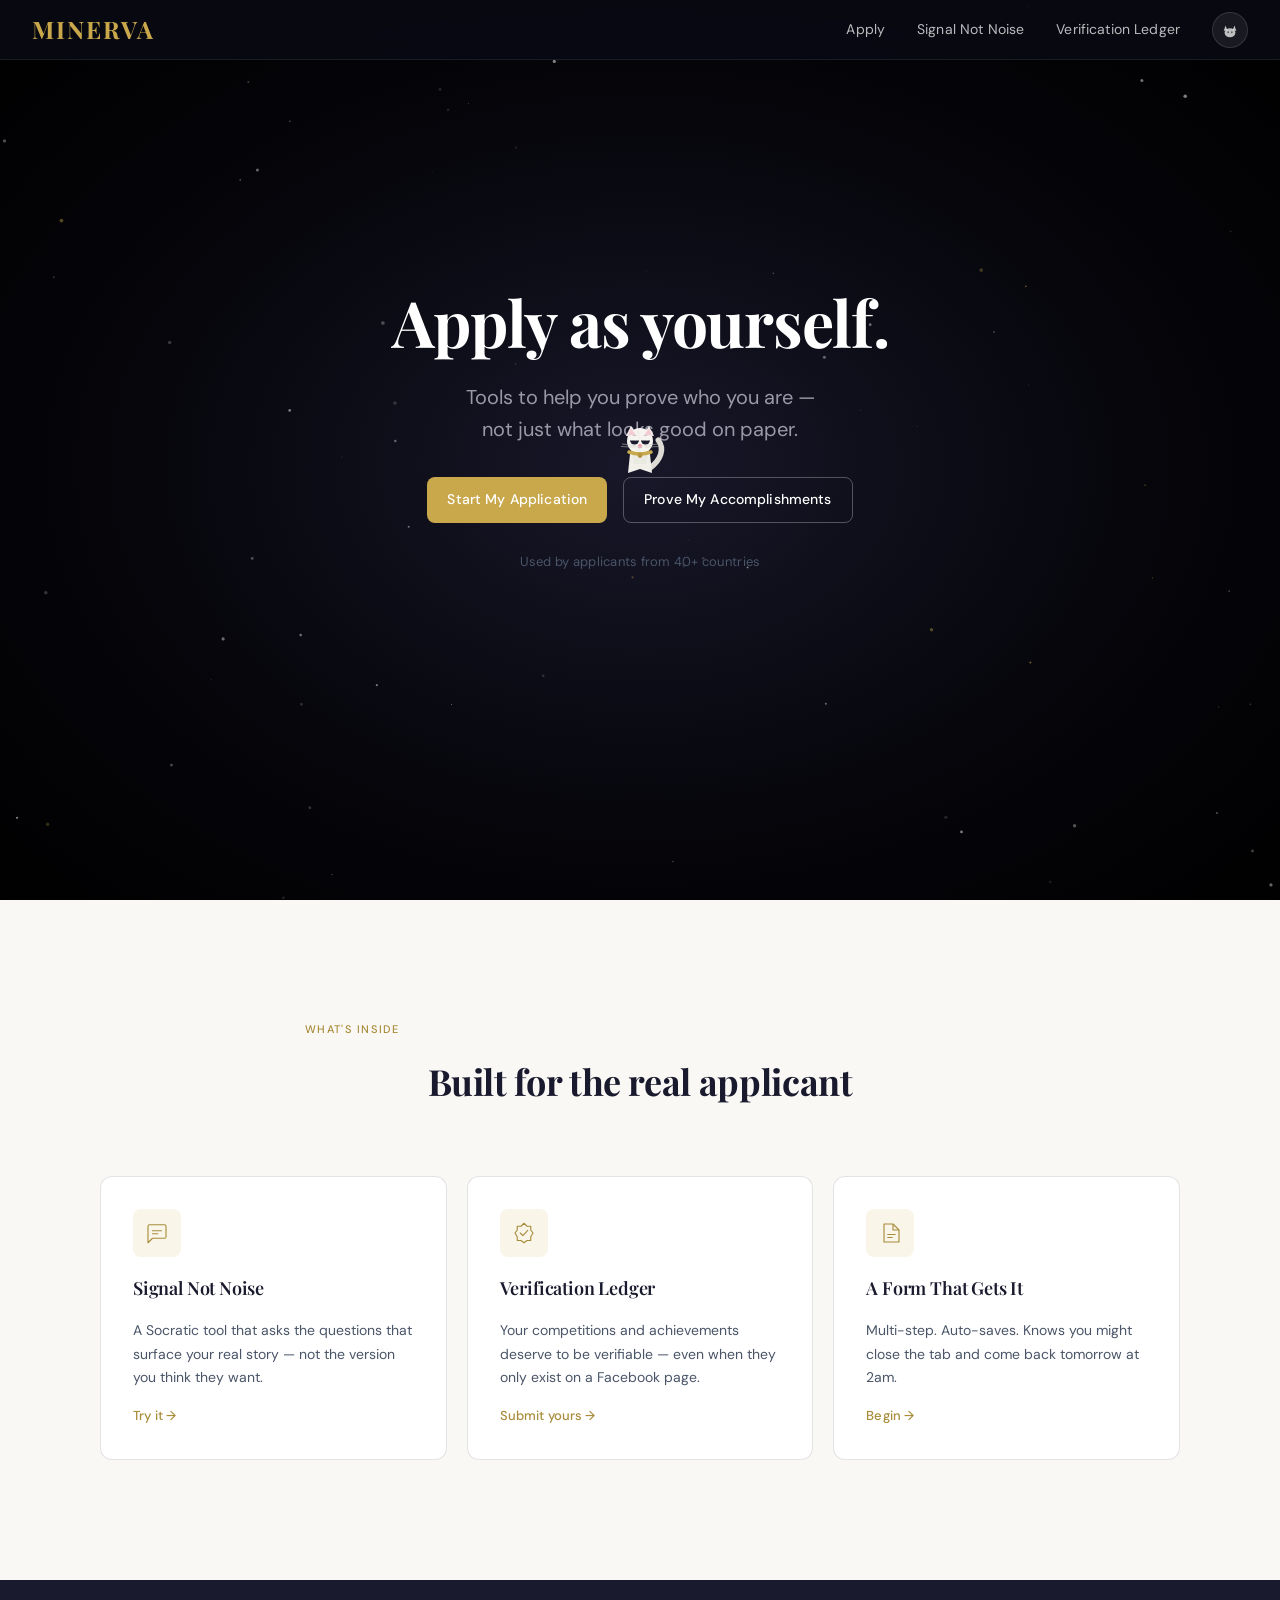
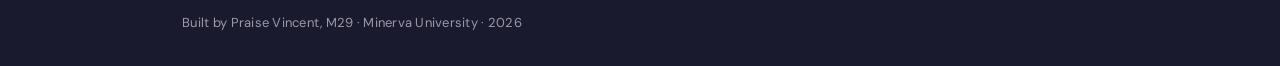
==== commit 8bdb8d61: "step6: mood engine and cookie consent" ====
--- a/index.html
+++ b/index.html
@@ -4,6 +4,16 @@
   <meta charset="UTF-8">
   <meta name="viewport" content="width=device-width, initial-scale=1.0">
   <title>Minerva Admissions</title>
+
+  <!-- Mood flash-prevention: apply saved mood to <html> before CSS renders -->
+  <script>
+    (function () {
+      try {
+        var m = localStorage.getItem('minerva-mood');
+        if (m) document.documentElement.setAttribute('data-mood', m);
+      } catch (e) {}
+    })();
+  </script>
 
   <link rel="preconnect" href="https://fonts.googleapis.com">
   <link rel="preconnect" href="https://fonts.gstatic.com" crossorigin>
@@ -669,9 +679,9 @@
     })();
   </script>
 
-  <!-- 2. Feature scripts -->
+  <!-- 2. Feature scripts — mood.js first so window.__MINERVA is set before freddy.js runs -->
+  <script src="js/mood.js"></script>
   <script src="js/freddy.js"></script>
-  <script src="js/mood.js"></script>
 
   <!-- 3. Page logic -->
   <script>
--- a/css/freddy.css
+++ b/css/freddy.css
@@ -265,3 +265,226 @@
   0%, 100% { transform: rotate(-6deg); }
   50%       { transform: rotate(6deg);  }
 }
+
+
+/* ════════════════════════════════════════════════════════════════
+   MOOD SYSTEM
+════════════════════════════════════════════════════════════════ */
+
+/* ─────────────────────────────────────────────────────────────
+   MOOD CSS VARIABLES
+   Set on <html data-mood="…"> by mood.js before first paint.
+───────────────────────────────────────────────────────────── */
+:root { --mood-accent: #2D3561; }
+
+[data-mood="locked-in"] { --mood-accent: #1A1A2E; }
+[data-mood="curious"]   { --mood-accent: #2D3561; }
+[data-mood="nervous"]   { --mood-accent: #6B8F71; }
+[data-mood="chaotic"]   { --mood-accent: #D4614E; }
+
+/* INSPIRED: override gold tokens so "gold everywhere" is literal */
+[data-mood="inspired"] {
+  --mood-accent:      #C9A84C;
+  --color-gold:       #C9A84C;
+  --color-gold-light: #F7E08A;
+  --color-gold-dim:   #B8963E;
+}
+
+
+/* ─────────────────────────────────────────────────────────────
+   LOCKED IN — pause decorative animations; Freddy physics
+   also freezes via the JS bridge (spring mult = 0).
+───────────────────────────────────────────────────────────── */
+[data-mood="locked-in"] .hero-bg-pulse,
+[data-mood="locked-in"] #freddy-inner,
+[data-mood="locked-in"] .zzz-bubble,
+[data-mood="locked-in"] #party-hat-group {
+  animation-play-state: paused !important;
+}
+
+
+/* ─────────────────────────────────────────────────────────────
+   CHAOTIC — hero background alternates between two deep tones
+───────────────────────────────────────────────────────────── */
+[data-mood="chaotic"] #hero {
+  animation: chaotic-hero-bg 2.4s ease-in-out infinite !important;
+}
+
+@keyframes chaotic-hero-bg {
+  0%,  100% { background-color: #000000; }
+  33%        { background-color: #0E0004; }
+  66%        { background-color: #0E0500; }
+}
+
+
+/* ─────────────────────────────────────────────────────────────
+   MOOD SELECTOR PANEL
+───────────────────────────────────────────────────────────── */
+#mood-panel {
+  position:        fixed;
+  z-index:         9500;
+  padding:         14px;
+  min-width:       210px;
+  display:         flex;
+  flex-direction:  column;
+  gap:             8px;
+  background:      rgba(12, 12, 24, 0.94);
+
+  /* Hidden by default — open class adds visibility */
+  opacity:         0;
+  pointer-events:  none;
+  transform:       translateY(-6px) scale(0.97);
+  transition:
+    opacity   180ms ease,
+    transform 200ms var(--ease-spring);
+}
+
+#mood-panel.mood-panel--open {
+  opacity:        1;
+  pointer-events: auto;
+  transform:      translateY(0) scale(1);
+}
+
+.mood-panel-eyebrow {
+  font-family:    var(--font-body);
+  font-size:      10px;
+  font-weight:    500;
+  letter-spacing: 0.12em;
+  text-transform: uppercase;
+  color:          var(--dark-text-2, #9B99A8);
+  padding:        0 4px;
+  margin:         0;
+  max-width:      none;
+}
+
+.mood-options {
+  display:        flex;
+  flex-direction: column;
+  gap:            2px;
+}
+
+.mood-btn {
+  display:     flex;
+  align-items: center;
+  gap:         10px;
+  padding:     9px 10px;
+  border-radius: var(--r-lg);
+  background:  transparent;
+  border:      none;
+  cursor:      pointer;
+  text-align:  left;
+  width:       100%;
+  transition:  background 130ms ease;
+}
+
+.mood-btn:hover        { background: rgba(255, 255, 255, 0.07); }
+.mood-btn--active      { background: rgba(255, 255, 255, 0.10); }
+.mood-btn--active .mood-btn-label { color: #ffffff; }
+
+.mood-btn-dot {
+  width:         9px;
+  height:        9px;
+  border-radius: var(--r-full);
+  flex-shrink:   0;
+}
+
+.mood-btn-inner {
+  display:        flex;
+  flex-direction: column;
+  gap:            1px;
+}
+
+.mood-btn-label {
+  font-family:    var(--font-body);
+  font-size:      12px;
+  font-weight:    500;
+  letter-spacing: 0.05em;
+  color:          var(--dark-text, #E8E6E0);
+  line-height:    1.3;
+}
+
+.mood-btn-desc {
+  font-family: var(--font-body);
+  font-size:   11px;
+  color:       var(--dark-text-2, #9B99A8);
+  line-height: 1.3;
+}
+
+
+/* ─────────────────────────────────────────────────────────────
+   COOKIE CONSENT BANNER
+───────────────────────────────────────────────────────────── */
+#cookie-consent {
+  position:       fixed;
+  bottom:         24px;
+  left:           24px;
+  max-width:      320px;
+  padding:        16px;
+  z-index:        9800;
+  background:     rgba(12, 12, 24, 0.94);
+
+  /* Hidden until cc--visible is added */
+  opacity:        0;
+  transform:      translateY(10px);
+  pointer-events: none;
+  transition:     opacity 0.36s ease, transform 0.36s var(--ease-spring);
+}
+
+#cookie-consent.cc--visible {
+  opacity:        1;
+  transform:      translateY(0);
+  pointer-events: auto;
+}
+
+.cc-row {
+  display:       flex;
+  align-items:   flex-start;
+  gap:           12px;
+  margin-bottom: 12px;
+}
+
+/* Freddy trots in place while the banner is visible */
+.cc--visible .cc-freddy {
+  animation: cc-freddy-trot 0.26s steps(2, end) infinite;
+}
+
+.cc-freddy {
+  flex-shrink: 0;
+  margin-top:  2px;
+}
+
+@keyframes cc-freddy-trot {
+  0%   { transform: translateY(0); }
+  50%  { transform: translateY(-3px); }
+  100% { transform: translateY(0); }
+}
+
+.cc-title {
+  font-family:   var(--font-display);
+  font-size:     14px;
+  font-weight:   600;
+  color:         var(--dark-text, #E8E6E0);
+  margin-bottom: 4px;
+  max-width:     none;
+  line-height:   1.3;
+}
+
+.cc-body {
+  font-family: var(--font-body);
+  font-size:   12px;
+  color:       var(--dark-text-2, #9B99A8);
+  line-height: 1.55;
+  max-width:   none;
+}
+
+.cc-actions {
+  display: flex;
+  gap:     8px;
+}
+
+.cc-actions .btn {
+  flex:        1;
+  font-size:   13px;
+  min-height:  36px;
+  padding:     7px 10px;
+}
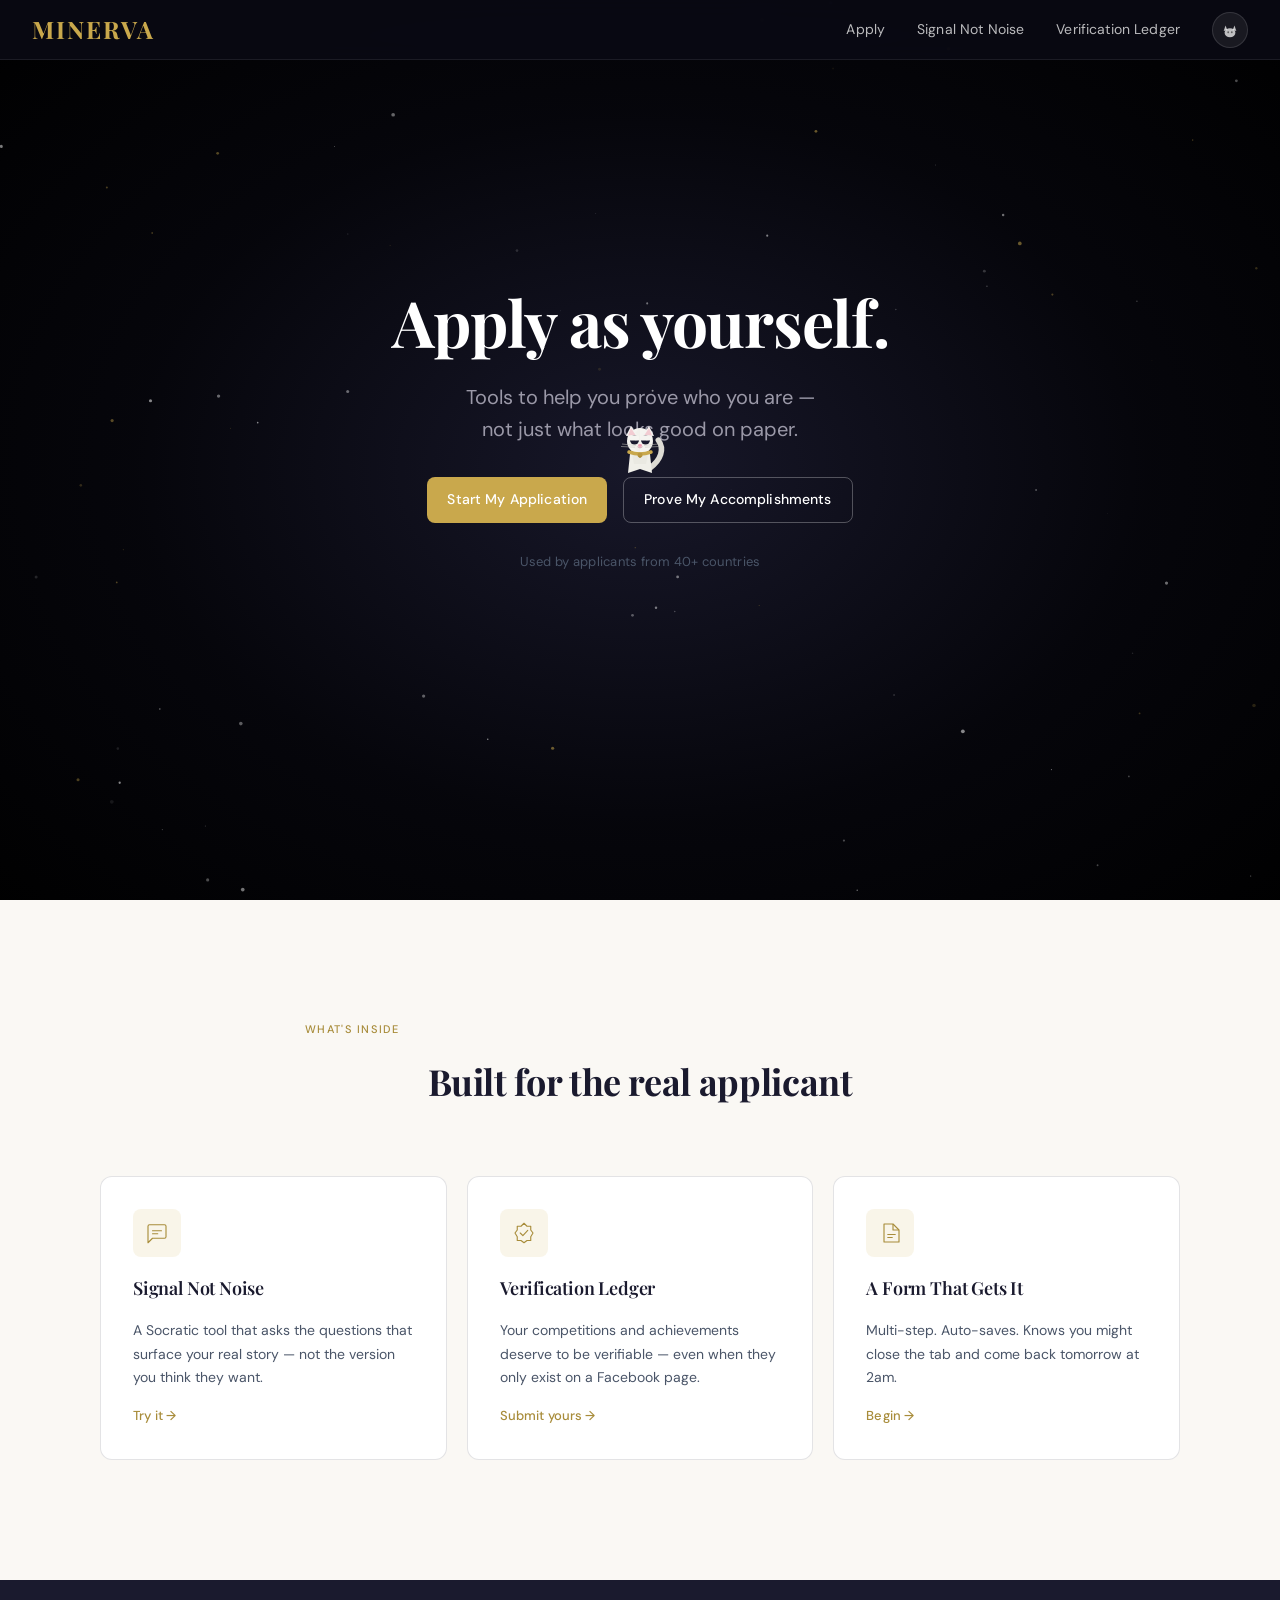
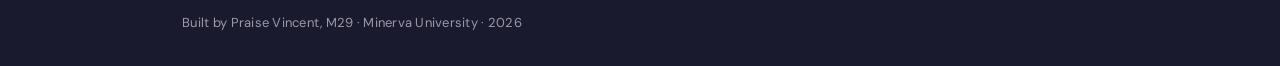
==== commit 36e6774b: "steps 8-10: signal, ledger, easter eggs" ====
--- a/index.html
+++ b/index.html
@@ -4,6 +4,9 @@
   <meta charset="UTF-8">
   <meta name="viewport" content="width=device-width, initial-scale=1.0">
   <title>Minerva Admissions</title>
+
+  <!-- You found something most people never look for. That quality has a name. -->
+  <!-- If you want to understand how this works, everything is on GitHub. -->
 
   <!-- Mood flash-prevention: apply saved mood to <html> before CSS renders -->
   <script>
@@ -661,6 +664,43 @@
 
   </div><!-- /#site-content -->
 
+  <!-- ══════════════════════════════════════════════
+       TYPEWRITER SECRET MODAL (Easter egg #7)
+       Accessible only by clicking MINERVA wordmark exactly 7 times in 5 seconds
+  ══════════════════════════════════════════════ -->
+  <div id="secret-modal" role="dialog" aria-modal="true"
+       aria-labelledby="secret-modal-title" aria-hidden="true"
+       style="display:none;position:fixed;inset:0;z-index:10001;
+              background:rgba(0,0,0,0.72);align-items:center;justify-content:center;padding:24px;">
+    <div class="chromatic-glass" id="secret-modal-box"
+         style="max-width:480px;width:100%;padding:48px 40px;
+                background:rgba(10,10,20,0.96);
+                border-radius:16px;position:relative;">
+      <button id="secret-modal-close"
+              style="position:absolute;top:16px;right:16px;background:none;border:none;
+                     color:rgba(255,255,255,0.5);cursor:pointer;padding:8px;line-height:1;"
+              aria-label="Close" type="button">
+        <svg width="20" height="20" viewBox="0 0 24 24" fill="none" stroke="currentColor"
+             stroke-width="2" stroke-linecap="round" aria-hidden="true">
+          <line x1="18" y1="6"  x2="6"  y2="18"/>
+          <line x1="6"  y1="6"  x2="18" y2="18"/>
+        </svg>
+      </button>
+
+      <div id="secret-typewriter-content"
+           style="font-family:var(--font-display);font-size:clamp(1rem,3vw,1.25rem);
+                  color:var(--dark-text,#E8E6E0);line-height:1.85;min-height:120px;">
+      </div>
+
+      <div id="secret-modal-actions" style="margin-top:32px;display:none;">
+        <button class="btn btn-secondary" id="secret-modal-back" type="button"
+                style="color:rgba(255,255,255,0.7);border-color:rgba(255,255,255,0.2);">
+          Back to the application
+        </button>
+      </div>
+    </div>
+  </div>
+
 
   <!-- ══════════════════════════════════════════════
        SCRIPTS
@@ -693,16 +733,121 @@
       }
     });
 
-    /* ── Wordmark: single full rotation on click ─────────────────── */
+    /* ── Wordmark: 7-click secret + spin ────────────────────────── */
     const wordmark = document.getElementById('wordmark');
+    let wordmarkClicks = 0;
+    let wordmarkTimer  = null;
+
     wordmark.addEventListener('click', function (e) {
       e.preventDefault();
+
+      wordmarkClicks++;
+      clearTimeout(wordmarkTimer);
+      wordmarkTimer = setTimeout(function () { wordmarkClicks = 0; }, 5000);
+
+      if (wordmarkClicks === 7) {
+        wordmarkClicks = 0;
+        clearTimeout(wordmarkTimer);
+        openSecretModal();
+        return;
+      }
+
       this.classList.add('spinning');
       this.addEventListener('animationend', () => {
         this.classList.remove('spinning');
-        window.location.href = this.getAttribute('href');
+        if (wordmarkClicks === 0) window.location.href = wordmark.getAttribute('href');
       }, { once: true });
     });
+
+    /* ── Secret modal (7-click easter egg) ───────────────────────── */
+    (function () {
+      var modal     = document.getElementById('secret-modal');
+      var box       = document.getElementById('secret-modal-box');
+      var content   = document.getElementById('secret-typewriter-content');
+      var actions   = document.getElementById('secret-modal-actions');
+      var closeBtn  = document.getElementById('secret-modal-close');
+      var backBtn   = document.getElementById('secret-modal-back');
+      var opener    = null;
+
+      var LINES = [
+        'You have found the long way.',
+        'The direct path is the application.',
+        'But we appreciate the wandering.',
+      ];
+      var CHAR_DELAY = 45;
+      var LINE_GAP   = 650;
+
+      window.openSecretModal = function () {
+        opener = wordmark;
+        content.innerHTML = '';
+        actions.style.display = 'none';
+        modal.style.display = 'flex';
+        modal.removeAttribute('aria-hidden');
+        document.body.style.overflow = 'hidden';
+
+        setTimeout(function () { box.focus && box.focus(); }, 50);
+        typeLines(LINES, 0);
+      };
+
+      function typeLines(lines, idx) {
+        if (idx >= lines.length) {
+          actions.style.display = 'block';
+          setTimeout(function () {
+            var btn = actions.querySelector('button');
+            if (btn) btn.focus();
+          }, 50);
+          return;
+        }
+
+        var p = document.createElement('p');
+        p.style.cssText = 'margin:0 0 8px;opacity:0;animation:none;';
+        p.style.opacity = '1';
+        content.appendChild(p);
+
+        var cursor = document.createElement('span');
+        cursor.style.cssText =
+          'display:inline-block;width:2px;height:1em;background:var(--color-gold,#C9A84C);' +
+          'vertical-align:text-bottom;margin-left:2px;animation:blink-secret 0.8s step-end infinite;';
+        cursor.setAttribute('aria-hidden', 'true');
+        p.appendChild(cursor);
+
+        var text = lines[idx];
+        var i    = 0;
+
+        function type() {
+          if (i < text.length) {
+            p.insertBefore(document.createTextNode(text[i]), cursor);
+            i++;
+            setTimeout(type, CHAR_DELAY);
+          } else {
+            p.removeChild(cursor);
+            setTimeout(function () { typeLines(lines, idx + 1); }, LINE_GAP);
+          }
+        }
+        type();
+      }
+
+      function closeModal() {
+        modal.style.display = 'none';
+        modal.setAttribute('aria-hidden', 'true');
+        document.body.style.overflow = '';
+        if (opener) opener.focus();
+      }
+
+      closeBtn.addEventListener('click', closeModal);
+      backBtn.addEventListener('click',  closeModal);
+      modal.addEventListener('click', function (e) {
+        if (e.target === modal) closeModal();
+      });
+      document.addEventListener('keydown', function (e) {
+        if (e.key === 'Escape' && modal.style.display !== 'none') closeModal();
+      });
+
+      /* Blink keyframe for secret cursor */
+      var s = document.createElement('style');
+      s.textContent = '@keyframes blink-secret { 0%,100%{opacity:1} 50%{opacity:0} }';
+      document.head.appendChild(s);
+    })();
 
     /* ── Canvas ambient particle system (hero) ───────────────────── */
     (function () {
--- a/css/design-system.css
+++ b/css/design-system.css
@@ -379,3 +379,89 @@
   -moz-osx-font-smoothing: grayscale;
   text-rendering:          optimizeLegibility;
 }
+
+
+/* ─────────────────────────────────────────────────────────────
+   13. REVEAL ANIMATIONS (IntersectionObserver targets)
+───────────────────────────────────────────────────────────── */
+.reveal-target {
+  opacity:    0;
+  transform:  translateY(14px);
+  transition: opacity 0.45s ease, transform 0.45s ease;
+}
+
+.reveal-target.revealed {
+  opacity:   1;
+  transform: translateY(0);
+}
+
+@media (prefers-reduced-motion: reduce) {
+  .reveal-target,
+  .reveal-target.revealed {
+    opacity:    1;
+    transform:  none;
+    transition: none;
+  }
+}
+
+
+/* ─────────────────────────────────────────────────────────────
+   14. PRINT STYLES
+───────────────────────────────────────────────────────────── */
+@media print {
+  /* Hide navigation, decorative, and interactive elements */
+  #nav,
+  #freddy,
+  #laser-dot,
+  #loading-screen,
+  #freddy-intro,
+  #mood-panel,
+  #cookie-consent,
+  #particles,
+  #night-owl-toast,
+  #birthday-toast,
+  .zzz-bubble,
+  .nav-mood-btn,
+  .hero-bg-pulse,
+  .feature-link,
+  .signal-nav-row,
+  .export-actions,
+  .filter-row,
+  .comp-actions,
+  .vouch-row,
+  .modal-overlay,
+  canvas,
+  button:not(.btn-print) { display: none !important; }
+
+  /* Remove fixed positioning so content flows normally */
+  #nav { position: static !important; }
+
+  /* Restore full-page content visibility */
+  #site-content,
+  .ledger-shell,
+  .signal-shell,
+  main { opacity: 1 !important; padding-top: 0 !important; }
+
+  /* Expand all collapsible card bodies for print */
+  .comp-card-body-wrap { max-height: none !important; overflow: visible !important; }
+  .step            { display: block !important; }
+
+  body {
+    background: #fff;
+    color:      #000;
+    font-size:  12pt;
+  }
+
+  a { text-decoration: none; color: #000; }
+
+  .card, .feature-card, .comp-card {
+    break-inside:  avoid;
+    border:        1px solid #ccc;
+    border-radius: 0;
+    box-shadow:    none;
+    margin-bottom: 12pt;
+  }
+
+  h1, h2, h3 { color: #000; }
+  p           { max-width: none; }
+}
--- a/css/freddy.css
+++ b/css/freddy.css
@@ -483,6 +483,70 @@
 }
 
 .cc-actions .btn {
+  flex:       1;
+  font-size:  13px;
+  min-height: 36px;
+  padding:    7px 10px;
+}
+
+
+/* ════════════════════════════════════════════════════════════════
+   MOOD VISUAL ENHANCEMENTS
+════════════════════════════════════════════════════════════════ */
+
+/* ─────────────────────────────────────────────────────────────
+   INSPIRED — heading shimmer + collar glow
+───────────────────────────────────────────────────────────── */
+[data-mood="inspired"] h1,
+[data-mood="inspired"] h2,
+[data-mood="inspired"] .hero-headline,
+[data-mood="inspired"] .features-title,
+[data-mood="inspired"] .step-title,
+[data-mood="inspired"] .cx-heading {
+  background:             linear-gradient(90deg, #C9A84C 0%, #F7E08A 40%, #C9A84C 80%);
+  background-size:        200% auto;
+  -webkit-background-clip: text;
+  -webkit-text-fill-color: transparent;
+  background-clip:         text;
+  animation:               inspired-shimmer 3.5s linear infinite;
+}
+
+@keyframes inspired-shimmer {
+  from { background-position: 200% center; }
+  to   { background-position: 0%   center; }
+}
+
+/* Freddy gold collar glow in INSPIRED mode */
+[data-mood="inspired"] #freddy-svg {
+  filter: drop-shadow(0 0 6px rgba(201, 168, 76, 0.55));
+}
+
+
+/* ─────────────────────────────────────────────────────────────
+   NERVOUS — reduce font weights one step
+───────────────────────────────────────────────────────────── */
+[data-mood="nervous"] .form-label  { font-weight: 400; }
+[data-mood="nervous"] .btn         { font-weight: 400; }
+[data-mood="nervous"] .step-title,
+[data-mood="nervous"] .features-title,
+[data-mood="nervous"] .hero-headline { font-weight: 500; }
+
+
+/* ─────────────────────────────────────────────────────────────
+   CHAOTIC — faster Freddy states
+   (JS sets speedMult = 1.5, these CSS overrides visually match)
+───────────────────────────────────────────────────────────── */
+[data-mood="chaotic"] .freddy-walking #freddy-inner {
+  animation-duration: 165ms;
+}
+[data-mood="chaotic"] .freddy-running #freddy-inner {
+  animation-duration: 120ms;
+}
+[data-mood="chaotic"] .freddy-sprinting #freddy-inner {
+  animation-duration: 73ms;
+}
+
+.cc-actions .btn {
   flex:        1;
   font-size:   13px;
   min-height:  36px;
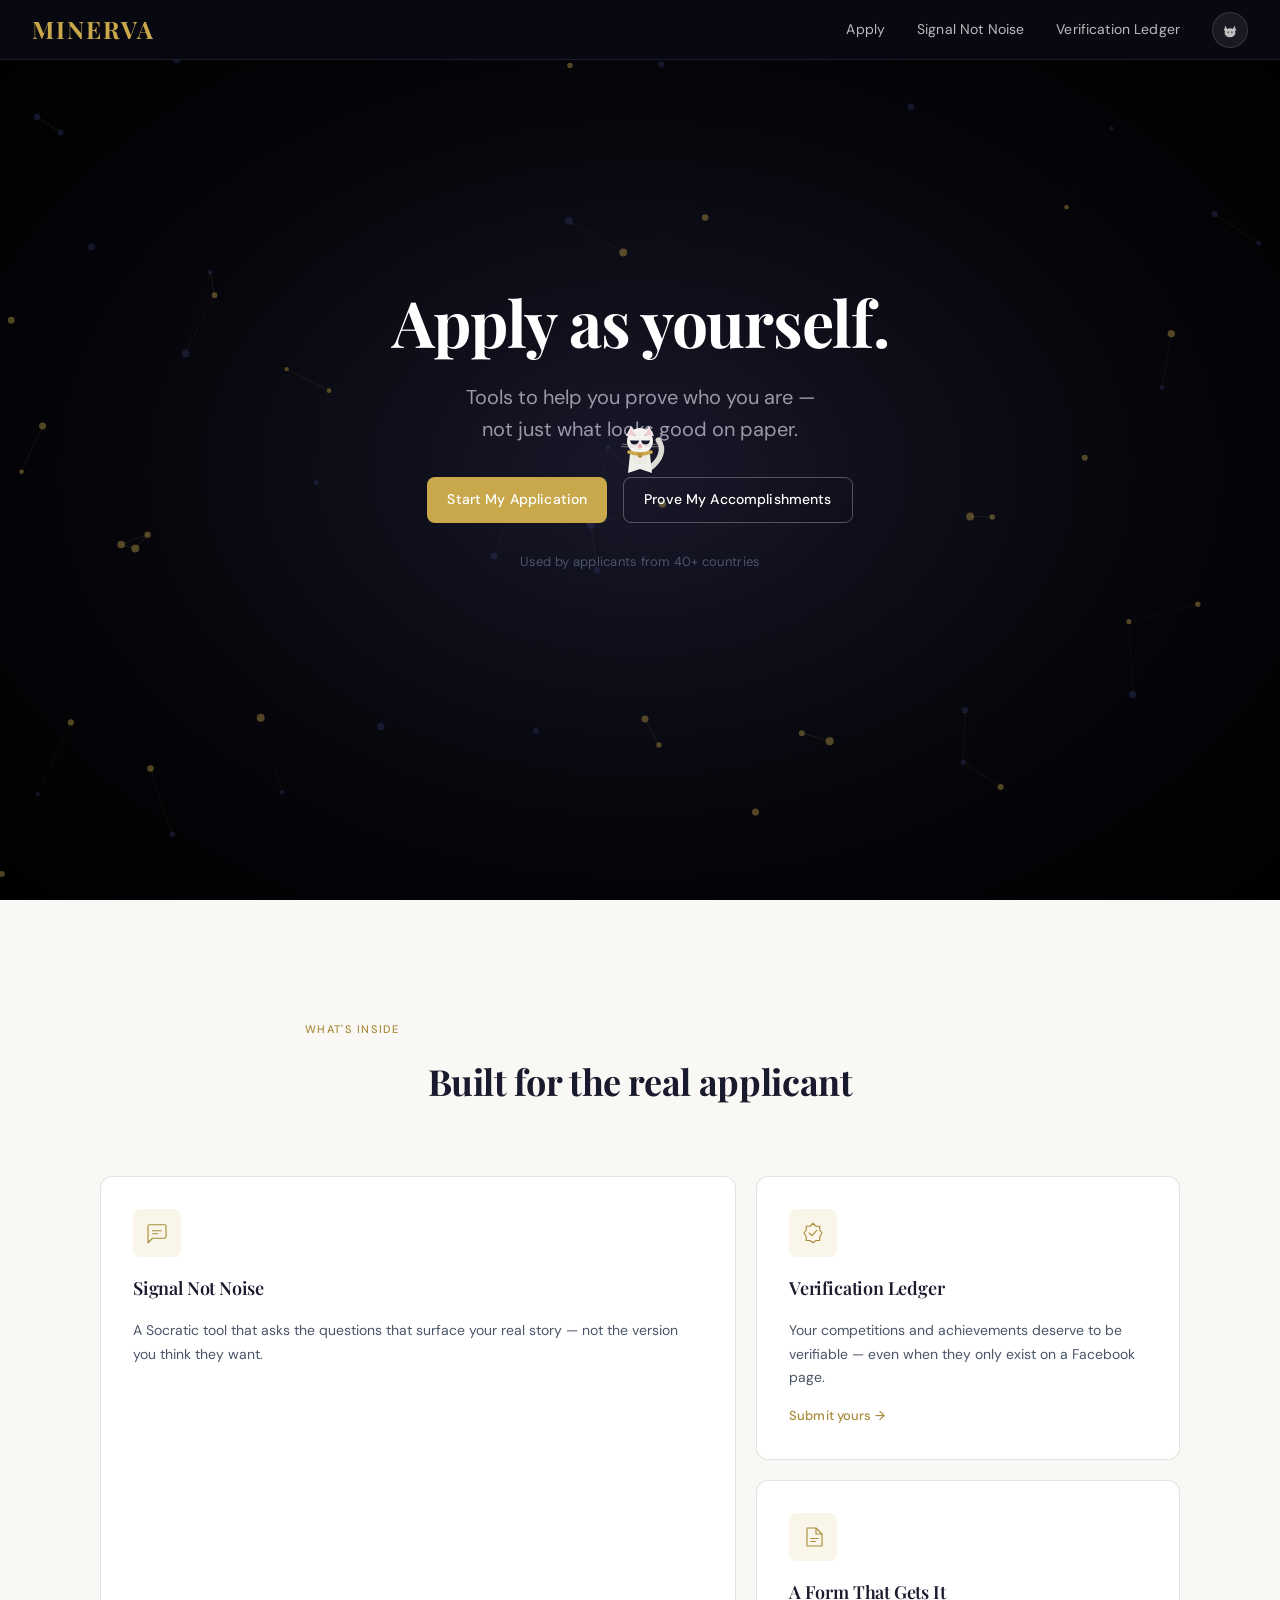
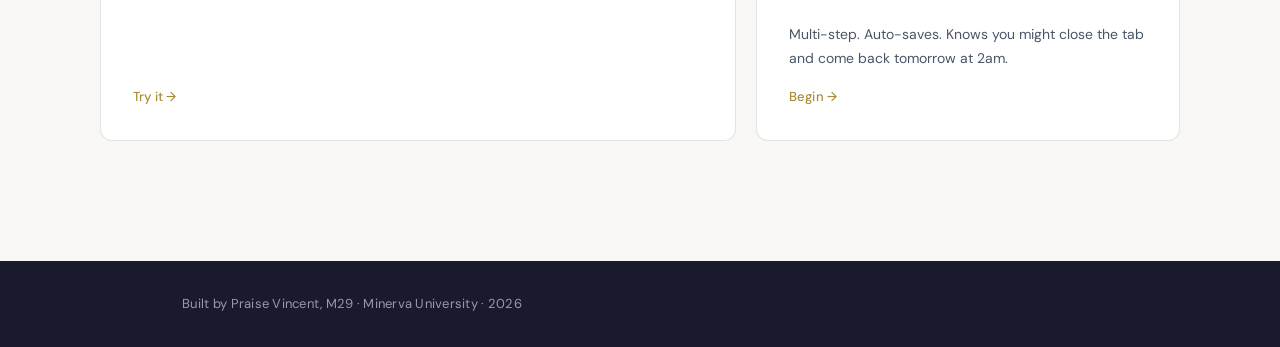
==== commit e8bd6da2: "complete: minerva admissions platform v1.0" ====
--- a/index.html
+++ b/index.html
@@ -375,10 +375,16 @@
 
     .features-grid {
       display:               grid;
-      grid-template-columns: repeat(3, 1fr);
+      grid-template-columns: 3fr 2fr;
+      grid-template-rows:    auto auto;
       gap:                   var(--sp-5);
       max-width:             var(--container-wide);
       margin:                0 auto;
+    }
+
+    /* Bento: first card spans both rows (left, 60%) */
+    .features-grid .feature-card:nth-child(1) {
+      grid-row: 1 / 3;
     }
 
     .feature-card {
@@ -389,13 +395,13 @@
       display:        flex;
       flex-direction: column;
       gap:            var(--sp-4);
-      transition:     transform 220ms var(--ease-spring),
-                      box-shadow 220ms ease,
-                      border-color 220ms ease;
+      transition:     transform 200ms ease-out,
+                      box-shadow 200ms ease-out,
+                      border-color 200ms ease-out;
     }
 
     .feature-card:hover {
-      transform:    translateY(-3px);
+      transform:    translateY(-2px);
       box-shadow:   0 8px 32px rgba(26, 26, 46, 0.10);
       border-color: var(--color-border-strong);
     }
@@ -466,17 +472,80 @@
     /* ══════════════════════════════════════════════════
        RESPONSIVE
     ══════════════════════════════════════════════════ */
+    /* ══════════════════════════════════════════════════
+       HAMBURGER NAV
+    ══════════════════════════════════════════════════ */
+    .nav-hamburger {
+      display:         none;
+      align-items:     center;
+      justify-content: center;
+      width:           36px;
+      height:          36px;
+      border-radius:   var(--r-md);
+      background:      transparent;
+      border:          1px solid rgba(255,255,255,0.18);
+      color:           rgba(255,255,255,0.72);
+      cursor:          pointer;
+      padding:         0;
+      flex-shrink:     0;
+      transition:      background 0.2s ease, color 0.2s ease;
+    }
+    .nav-hamburger:hover { background: rgba(255,255,255,0.10); color: #fff; }
+    .nav-hamburger:focus-visible {
+      outline: 3px solid var(--color-gold);
+      outline-offset: 2px;
+    }
+
+    #mobile-nav {
+      display:    none;
+      position:   fixed;
+      top:        60px;
+      left:       0;
+      right:      0;
+      background: rgba(10,10,20,0.97);
+      backdrop-filter: blur(16px);
+      -webkit-backdrop-filter: blur(16px);
+      border-bottom: 1px solid rgba(255,255,255,0.08);
+      z-index:    999;
+      padding:    var(--sp-5) var(--sp-6) var(--sp-6);
+      flex-direction: column;
+      gap:        var(--sp-4);
+    }
+    #mobile-nav.open { display: flex; }
+    .mobile-nav-link {
+      font-family:    var(--font-body);
+      font-size:      16px;
+      color:          rgba(255,255,255,0.72);
+      text-decoration: none;
+      padding:        var(--sp-3) 0;
+      border-bottom:  1px solid rgba(255,255,255,0.07);
+      display:        block;
+      transition:     color 0.2s ease;
+    }
+    .mobile-nav-link:hover { color: #fff; text-decoration: none; }
+    .mobile-nav-link:last-of-type { border-bottom: none; }
+
     @media (max-width: 768px) {
       #nav         { padding: 0 var(--sp-5); }
       .nav-links   { gap: var(--sp-5); }
       .nav-link    { font-size: 13px; }
-      .features-grid { grid-template-columns: 1fr; gap: var(--sp-4); }
+      .features-grid {
+        grid-template-columns: 1fr 1fr;
+        grid-template-rows:    auto auto;
+        gap: var(--sp-4);
+      }
+      .features-grid .feature-card:nth-child(1) { grid-row: auto; }
       #features    { padding: var(--sp-10) var(--sp-5); }
+      .nav-hamburger { display: flex; }
     }
 
     @media (max-width: 480px) {
       .nav-link:not(.nav-link--apply) { display: none; }
       .hero-ctas { flex-direction: column; align-items: stretch; width: 100%; }
+      .features-grid {
+        grid-template-columns: 1fr;
+        grid-template-rows:    auto;
+      }
     }
   </style>
 </head>
@@ -573,7 +642,23 @@
           </svg>
         </button>
       </nav>
+      <button class="nav-hamburger" id="nav-hamburger" type="button"
+              aria-label="Open navigation menu" aria-expanded="false" aria-controls="mobile-nav">
+        <svg width="18" height="18" viewBox="0 0 18 18" fill="none" stroke="currentColor"
+             stroke-width="1.8" stroke-linecap="round" aria-hidden="true">
+          <line x1="2" y1="4.5"  x2="16" y2="4.5"/>
+          <line x1="2" y1="9"    x2="16" y2="9"/>
+          <line x1="2" y1="13.5" x2="16" y2="13.5"/>
+        </svg>
+      </button>
     </header>
+
+    <!-- Mobile navigation drawer -->
+    <nav id="mobile-nav" aria-label="Mobile navigation" role="navigation">
+      <a href="apply/index.html"  class="mobile-nav-link">Apply</a>
+      <a href="signal/index.html" class="mobile-nav-link">Signal Not Noise</a>
+      <a href="ledger/index.html" class="mobile-nav-link">Verification Ledger</a>
+    </nav>
 
     <main>
 
@@ -733,6 +818,177 @@
       }
     });
 
+    /* ── Particle system ──────────────────────────────────────── */
+    (function () {
+      var canvas = document.getElementById('particles');
+      if (!canvas) return;
+      if (window.matchMedia('(prefers-reduced-motion: reduce)').matches) return;
+
+      var ctx    = canvas.getContext('2d');
+      var mouse  = { x: -9999, y: -9999 };
+      var paused = false;
+      var particles = [];
+
+      var COLORS       = ['rgba(201,168,76,0.4)', 'rgba(45,53,97,0.4)'];
+      var COUNT        = 60;
+      var CONNECT_DIST = 120;
+      var REPEL_DIST   = 100;
+
+      function resize() {
+        canvas.width  = canvas.offsetWidth;
+        canvas.height = canvas.offsetHeight;
+      }
+
+      function mkParticle(i) {
+        return {
+          x:  Math.random() * canvas.width,
+          y:  Math.random() * canvas.height,
+          r:  Math.random() * 2 + 2,
+          color: COLORS[i % 2],
+          vx: (Math.random() - 0.5) * 0.5,
+          vy: (Math.random() - 0.5) * 0.5,
+        };
+      }
+
+      function init() {
+        resize();
+        particles = [];
+        for (var i = 0; i < COUNT; i++) particles.push(mkParticle(i));
+      }
+
+      function update() {
+        var W = canvas.width, H = canvas.height;
+        particles.forEach(function (p) {
+          var dx   = p.x - mouse.x;
+          var dy   = p.y - mouse.y;
+          var dist = Math.sqrt(dx * dx + dy * dy);
+          if (dist < REPEL_DIST && dist > 0) {
+            var f = (REPEL_DIST - dist) / REPEL_DIST;
+            p.vx += (dx / dist) * f * 0.35;
+            p.vy += (dy / dist) * f * 0.35;
+          }
+          p.vx *= 0.98; p.vy *= 0.98;
+          var spd = Math.sqrt(p.vx * p.vx + p.vy * p.vy);
+          if (spd > 1.5) { p.vx = p.vx / spd * 1.5; p.vy = p.vy / spd * 1.5; }
+          p.x += p.vx; p.y += p.vy;
+          if (p.x < -p.r)  p.x = W + p.r;
+          if (p.x > W + p.r) p.x = -p.r;
+          if (p.y < -p.r)  p.y = H + p.r;
+          if (p.y > H + p.r) p.y = -p.r;
+        });
+      }
+
+      function draw() {
+        ctx.clearRect(0, 0, canvas.width, canvas.height);
+        for (var i = 0; i < particles.length; i++) {
+          for (var j = i + 1; j < particles.length; j++) {
+            var dx   = particles[i].x - particles[j].x;
+            var dy   = particles[i].y - particles[j].y;
+            var dist = Math.sqrt(dx * dx + dy * dy);
+            if (dist < CONNECT_DIST) {
+              ctx.strokeStyle = 'rgba(201,168,76,' + ((1 - dist / CONNECT_DIST) * 0.25) + ')';
+              ctx.lineWidth   = 0.6;
+              ctx.beginPath();
+              ctx.moveTo(particles[i].x, particles[i].y);
+              ctx.lineTo(particles[j].x, particles[j].y);
+              ctx.stroke();
+            }
+          }
+        }
+        particles.forEach(function (p) {
+          ctx.beginPath();
+          ctx.arc(p.x, p.y, p.r, 0, Math.PI * 2);
+          ctx.fillStyle = p.color;
+          ctx.fill();
+        });
+      }
+
+      function loop() {
+        if (!paused) { update(); draw(); }
+        requestAnimationFrame(loop);
+      }
+
+      var hero = document.getElementById('hero');
+      if (hero) {
+        hero.addEventListener('mousemove', function (e) {
+          var r  = canvas.getBoundingClientRect();
+          mouse.x = e.clientX - r.left;
+          mouse.y = e.clientY - r.top;
+        });
+        hero.addEventListener('mouseleave', function () {
+          mouse.x = -9999; mouse.y = -9999;
+        });
+      }
+
+      document.addEventListener('visibilitychange', function () {
+        paused = document.hidden;
+      });
+
+      window.addEventListener('resize', function () {
+        resize();
+        particles.forEach(function (p) {
+          if (p.x > canvas.width)  p.x = Math.random() * canvas.width;
+          if (p.y > canvas.height) p.y = Math.random() * canvas.height;
+        });
+      });
+
+      init();
+      loop();
+    })();
+
+    /* ── Section reveal (IntersectionObserver) ───────────────── */
+    (function () {
+      if (!('IntersectionObserver' in window)) {
+        document.querySelectorAll('.reveal-target').forEach(function (el) {
+          el.classList.add('revealed');
+        });
+        return;
+      }
+      var targets = document.querySelectorAll('.reveal-target');
+      var observer = new IntersectionObserver(function (entries) {
+        entries.forEach(function (entry) {
+          if (entry.isIntersecting) {
+            entry.target.classList.add('revealed');
+            observer.unobserve(entry.target);
+          }
+        });
+      }, { threshold: 0.15 });
+      targets.forEach(function (el, i) {
+        el.style.animationDelay = (i * 80) + 'ms';
+        el.style.transitionDelay = (i * 80) + 'ms';
+        observer.observe(el);
+      });
+    })();
+
+    /* ── Hamburger nav ────────────────────────────────────────── */
+    (function () {
+      var btn      = document.getElementById('nav-hamburger');
+      var mobileNav = document.getElementById('mobile-nav');
+      if (!btn || !mobileNav) return;
+      btn.addEventListener('click', function () {
+        var open = mobileNav.classList.toggle('open');
+        btn.setAttribute('aria-expanded', open ? 'true' : 'false');
+        btn.setAttribute('aria-label', open ? 'Close navigation menu' : 'Open navigation menu');
+      });
+      // Close on outside click
+      document.addEventListener('click', function (e) {
+        if (!mobileNav.contains(e.target) && e.target !== btn && !btn.contains(e.target)) {
+          mobileNav.classList.remove('open');
+          btn.setAttribute('aria-expanded', 'false');
+          btn.setAttribute('aria-label', 'Open navigation menu');
+        }
+      });
+      // Close on Escape
+      document.addEventListener('keydown', function (e) {
+        if (e.key === 'Escape' && mobileNav.classList.contains('open')) {
+          mobileNav.classList.remove('open');
+          btn.setAttribute('aria-expanded', 'false');
+          btn.setAttribute('aria-label', 'Open navigation menu');
+          btn.focus();
+        }
+      });
+    })();
+
     /* ── Wordmark: 7-click secret + spin ────────────────────────── */
     const wordmark = document.getElementById('wordmark');
     let wordmarkClicks = 0;
@@ -840,7 +1096,20 @@
         if (e.target === modal) closeModal();
       });
       document.addEventListener('keydown', function (e) {
-        if (e.key === 'Escape' && modal.style.display !== 'none') closeModal();
+        if (e.key === 'Escape' && modal.style.display !== 'none') { closeModal(); return; }
+        /* Focus trap */
+        if (e.key === 'Tab' && modal.style.display !== 'none') {
+          var focusable = Array.from(
+            modal.querySelectorAll('button,[href],input,select,textarea,[tabindex]:not([tabindex="-1"])')
+          ).filter(function (el) { return !el.closest('[style*="display:none"]'); });
+          if (!focusable.length) return;
+          var first = focusable[0], last = focusable[focusable.length - 1];
+          if (e.shiftKey && document.activeElement === first) {
+            e.preventDefault(); last.focus();
+          } else if (!e.shiftKey && document.activeElement === last) {
+            e.preventDefault(); first.focus();
+          }
+        }
       });
 
       /* Blink keyframe for secret cursor */
@@ -849,76 +1118,7 @@
       document.head.appendChild(s);
     })();
 
-    /* ── Canvas ambient particle system (hero) ───────────────────── */
-    (function () {
-      const canvas = document.getElementById('particles');
-      if (!canvas) return;
-      const ctx   = canvas.getContext('2d');
-      const COUNT = 80;
-      let   pts   = [];
-
-      function resize() {
-        canvas.width  = canvas.offsetWidth;
-        canvas.height = canvas.offsetHeight;
-      }
-
-      function makeParticle() {
-        return {
-          x:  Math.random() * canvas.width,
-          y:  Math.random() * canvas.height,
-          r:  Math.random() * 1.5 + 0.4,
-          dx: (Math.random() - 0.5) * 0.35,
-          dy: (Math.random() - 0.5) * 0.35,
-          a:  Math.random() * 0.45 + 0.08,
-          gold: Math.random() > 0.72
-        };
-      }
-
-      resize();
-      for (let i = 0; i < COUNT; i++) pts.push(makeParticle());
-
-      function tick() {
-        ctx.clearRect(0, 0, canvas.width, canvas.height);
-        for (const p of pts) {
-          p.x += p.dx;
-          p.y += p.dy;
-          if (p.x <  0)            p.x = canvas.width;
-          if (p.x >  canvas.width) p.x = 0;
-          if (p.y <  0)            p.y = canvas.height;
-          if (p.y >  canvas.height) p.y = 0;
-          ctx.beginPath();
-          ctx.arc(p.x, p.y, p.r, 0, Math.PI * 2);
-          ctx.fillStyle   = p.gold ? '#C9A84C' : '#ffffff';
-          ctx.globalAlpha = p.a;
-          ctx.fill();
-        }
-        ctx.globalAlpha = 1;
-        requestAnimationFrame(tick);
-      }
-
-      tick();
-      window.addEventListener('resize', resize);
-    })();
-
-    /* ── IntersectionObserver: .reveal-target → .revealed ─────────── */
-    (function () {
-      const targets = document.querySelectorAll('.reveal-target');
-      if (!targets.length) return;
-
-      const io = new IntersectionObserver(
-        (entries) => {
-          entries.forEach(entry => {
-            if (entry.isIntersecting) {
-              entry.target.classList.add('revealed');
-              io.unobserve(entry.target);
-            }
-          });
-        },
-        { threshold: 0.15 }
-      );
-
-      targets.forEach(el => io.observe(el));
-    })();
+    /* old particle system + observer removed — replaced by new implementations above */
   </script>
 
 </body>
--- a/css/design-system.css
+++ b/css/design-system.css
@@ -378,6 +378,44 @@
   -webkit-font-smoothing: antialiased;
   -moz-osx-font-smoothing: grayscale;
   text-rendering:          optimizeLegibility;
+}
+
+
+/* ─────────────────────────────────────────────────────────────
+   12a. GLOBAL FOCUS RING
+   Applies to any interactive element not already covered by
+   component-specific :focus-visible rules.
+───────────────────────────────────────────────────────────── */
+:focus-visible {
+  outline:        3px solid var(--color-gold);
+  outline-offset: 2px;
+}
+
+/* Remove double outline for elements with their own focus styles */
+.btn:focus-visible,
+.input:focus-visible,
+.ledger-tab:focus-visible,
+.filter-pill:focus-visible,
+.modal-close:focus-visible,
+.comp-card-header:focus-visible {
+  outline: 3px solid var(--color-gold);
+  outline-offset: 2px;
+}
+
+
+/* ─────────────────────────────────────────────────────────────
+   12b. SCREEN READER ONLY UTILITY
+───────────────────────────────────────────────────────────── */
+.sr-only {
+  position:   absolute;
+  width:      1px;
+  height:     1px;
+  padding:    0;
+  margin:     -1px;
+  overflow:   hidden;
+  clip:       rect(0, 0, 0, 0);
+  white-space: nowrap;
+  border:     0;
 }
 
 
--- a/css/components.css
+++ b/css/components.css
@@ -32,7 +32,7 @@
 }
 
 .btn:focus-visible {
-  outline:        3px solid var(--color-border-focus);
+  outline:        3px solid var(--color-gold);
   outline-offset: 2px;
 }
 
@@ -258,9 +258,9 @@
 }
 
 .card-hover {
-  transition: transform 200ms var(--ease-spring),
-              border-color 200ms ease,
-              box-shadow   200ms ease;
+  transition: transform 200ms ease-out,
+              border-color 200ms ease-out,
+              box-shadow   200ms ease-out;
   cursor:     pointer;
 }
 
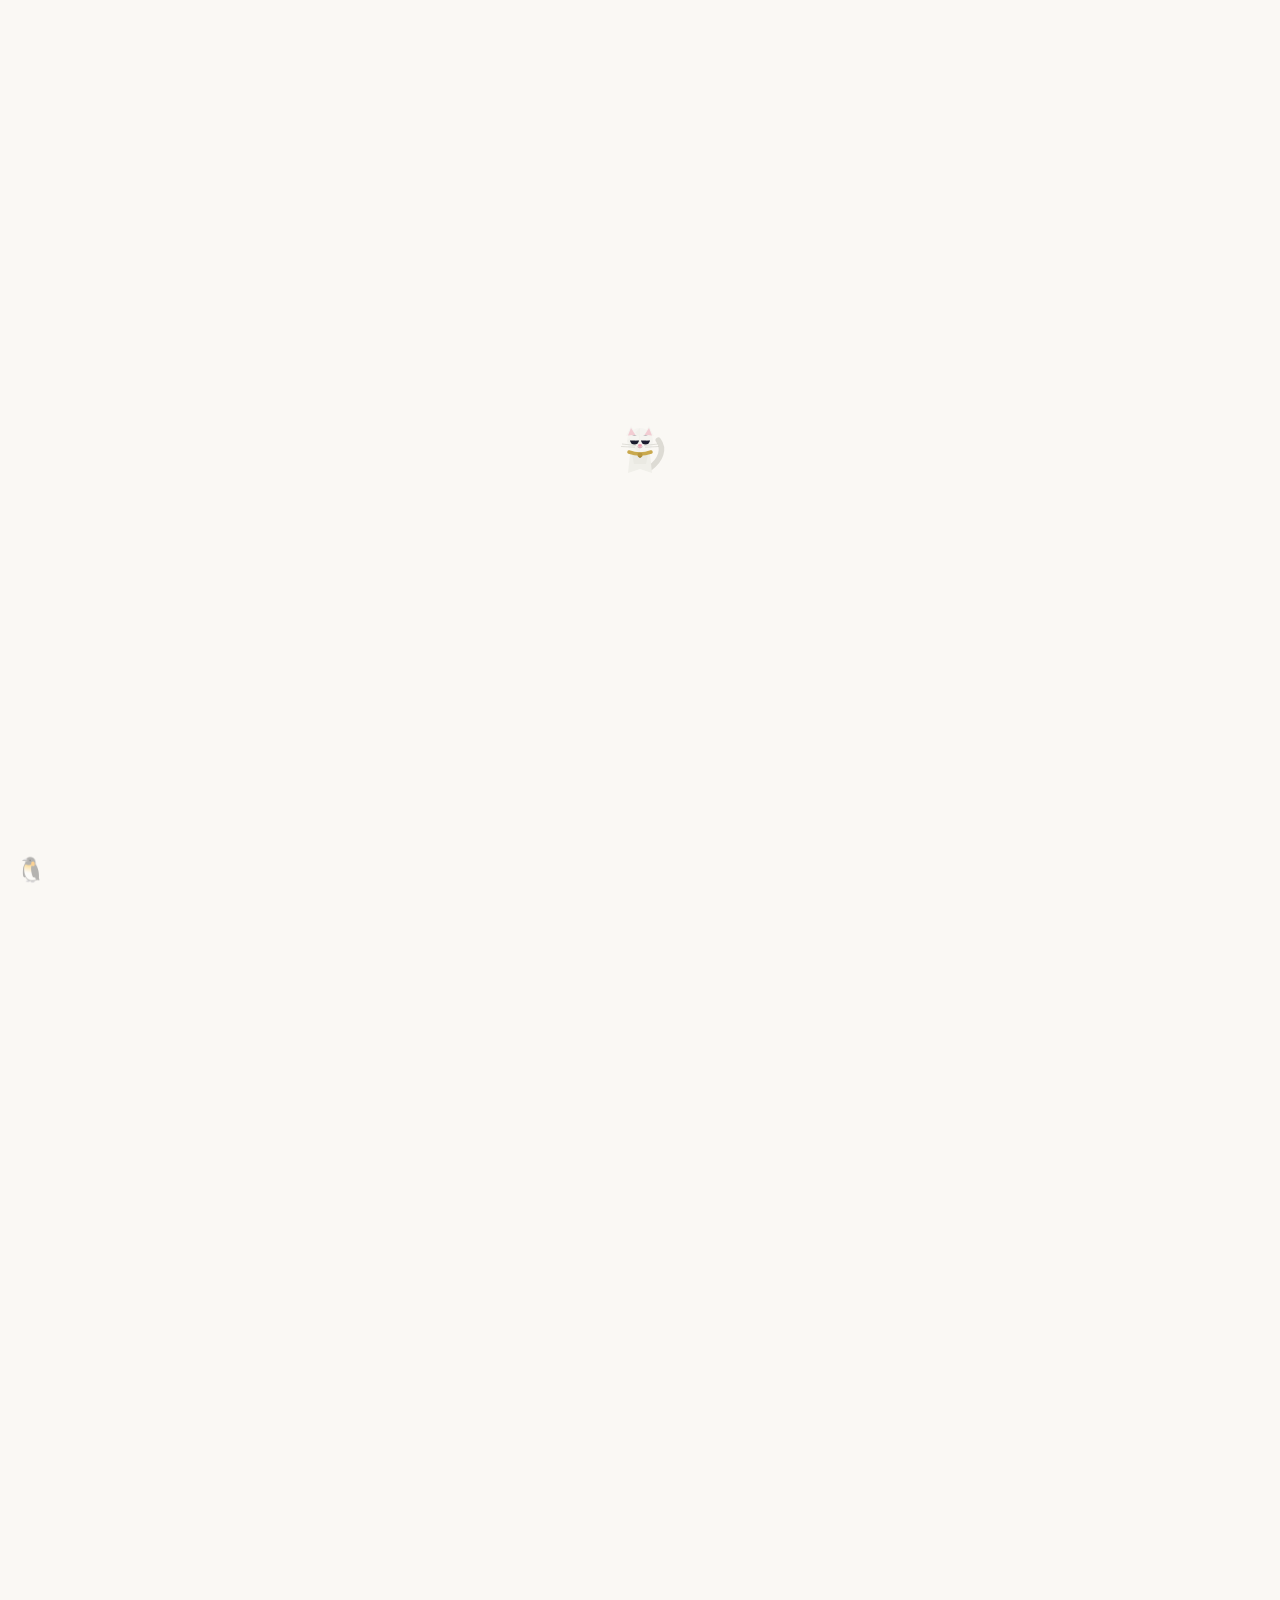
==== commit 37c4773f: "step-minerva-logo: replace text wordmark with Enso SVG logo on all pages Co-Authored-By: Claude Sonn" ====
--- a/index.html
+++ b/index.html
@@ -8,14 +8,56 @@
   <!-- You found something most people never look for. That quality has a name. -->
   <!-- If you want to understand how this works, everything is on GitHub. -->
 
-  <!-- Mood flash-prevention: apply saved mood to <html> before CSS renders -->
+  <!-- Mood flash-prevention + first-visit detection -->
   <script>
     (function () {
       try {
         var m = localStorage.getItem('minerva-mood');
         if (m) document.documentElement.setAttribute('data-mood', m);
+        else   document.documentElement.classList.add('first-visit');
       } catch (e) {}
     })();
+  </script>
+
+  <!-- Device detection: runs before CSS so classes are available on first paint -->
+  <script>
+  (function() {
+    var ua  = navigator.userAgent;
+    var w   = window.screen.width;
+    var dpr = window.devicePixelRatio || 1;
+    var cls = [];
+    function getGPU() {
+      try {
+        var c  = document.createElement('canvas');
+        var gl = c.getContext('webgl') || c.getContext('experimental-webgl');
+        if (!gl) return '';
+        var ext = gl.getExtension('WEBGL_debug_renderer_info');
+        return ext ? gl.getParameter(ext.UNMASKED_RENDERER_WEBGL) : '';
+      } catch(e) { return ''; }
+    }
+    var gpu = getGPU();
+    if (/iPhone/.test(ua)) {
+      cls.push('device-iphone');
+      cls.push((gpu.indexOf('A17') > -1 || gpu.indexOf('A16') > -1) ? 'iphone-pro' : 'iphone-standard');
+    } else if (/iPad/.test(ua) || (navigator.platform === 'MacIntel' && navigator.maxTouchPoints > 1)) {
+      cls.push('device-ipad');
+      cls.push((gpu.indexOf('M2') > -1 || gpu.indexOf('M4') > -1) ? 'ipad-modern' : 'ipad-classic');
+    } else if (/Samsung|SM-T|SM-X/.test(ua)) {
+      cls.push('device-samsung-tablet');
+    } else if (/Samsung|SM-G|SM-S|SM-A/.test(ua)) {
+      cls.push('device-samsung-phone');
+    } else if (/Android/.test(ua)) {
+      cls.push('device-android');
+    } else if (navigator.platform && navigator.platform.indexOf('Mac') > -1) {
+      cls.push('os-macos');
+      cls.push(w <= 1728 ? 'device-macbook' : 'device-imac');
+    } else if (navigator.platform && navigator.platform.indexOf('Win') > -1) {
+      cls.push('os-windows');
+    } else if (navigator.platform && navigator.platform.indexOf('Linux') > -1) {
+      cls.push('os-linux');
+    }
+    cls.forEach(function(c) { document.documentElement.classList.add(c); });
+  })();
   </script>
 
   <link rel="preconnect" href="https://fonts.googleapis.com">
@@ -26,6 +68,7 @@
   <link rel="stylesheet" href="css/components.css">
   <link rel="stylesheet" href="css/freddy.css">
   <link rel="stylesheet" href="css/glassmorphism.css">
+  <link rel="stylesheet" href="css/device-themes.css">
 
   <style>
     /* ══════════════════════════════════════════════════
@@ -130,6 +173,11 @@
     #site-content {
       opacity: 0;
       animation: site-fade-in 0.65s ease 4.1s forwards;
+    }
+
+    /* On first visit, mood gate handles the fade-in via JS */
+    html.first-visit #site-content {
+      animation: none !important;
     }
 
     @keyframes site-fade-in {
@@ -621,7 +669,18 @@
 
     <!-- Navigation -->
     <header id="nav" role="banner">
-      <a href="index.html" class="wordmark" id="wordmark" aria-label="Minerva — go home">MINERVA</a>
+      <a href="index.html" class="wordmark nav-logo" id="wordmark" aria-label="Minerva — go home"
+         style="display:inline-flex;align-items:center;transition:transform 200ms ease;"
+         onmouseover="this.style.transform='scale(1.05)'" onmouseout="this.style.transform='scale(1)'">
+        <svg width="44" height="52" viewBox="0 0 60 70" xmlns="http://www.w3.org/2000/svg" aria-hidden="true">
+          <path d="M30,4 C44,4 54,14 54,28 C54,42 44,52 30,52 C20,52 12,47 8,38 C6,33 6,28 8,23 C12,13 20,8 30,8"
+                stroke="white" stroke-width="5.5" fill="none" stroke-linecap="round" stroke-linejoin="round"/>
+          <path d="M30,4 C44,4 54,14 54,28 C54,42 44,52 30,52 C20,52 12,47 8,38"
+                stroke="rgba(255,255,255,0.15)" stroke-width="2" fill="none" stroke-linecap="round"/>
+          <text x="30" y="63" text-anchor="middle" font-family="Georgia, serif" font-size="9"
+                font-weight="bold" fill="white" letter-spacing="2">MINERVA</text>
+        </svg>
+      </a>
 
       <nav class="nav-links" aria-label="Main navigation">
         <a href="apply/index.html"  class="nav-link nav-link--apply">Apply</a>
@@ -673,6 +732,10 @@
             Tools to help you prove who you are —<br>
             not just what looks good on paper.
           </p>
+          <p class="hero-sub" style="margin-top:var(--sp-2);font-size:clamp(0.875rem,2vw,1.05rem);color:rgba(255,255,255,0.5);">
+            Most application tools help you sound impressive.<br>
+            This one helps you sound like you.
+          </p>
           <div class="hero-ctas">
             <a href="apply/index.html"  class="btn btn-gold">Start My Application</a>
             <a href="ledger/index.html" class="btn btn-secondary">Prove My Accomplishments</a>
@@ -740,6 +803,179 @@
 
         </div>
       </section>
+
+      <!-- "For the student who almost did not apply" -->
+      <section id="almost-section" style="
+        background: #0A0A14;
+        padding: var(--sp-12) var(--sp-7);
+        text-align: center;
+      " aria-labelledby="almost-title">
+        <div style="max-width:600px;margin:0 auto;display:flex;flex-direction:column;align-items:center;gap:var(--sp-6);">
+          <h2 id="almost-title" style="
+            font-family: var(--font-display);
+            font-size: clamp(1.4rem, 3.5vw, 2.1rem);
+            font-weight: 700;
+            color: #ffffff;
+            letter-spacing: -0.01em;
+            margin: 0;
+          ">For the student who almost did not apply</h2>
+          <p style="
+            font-family: var(--font-body);
+            font-size: clamp(0.9rem, 2vw, 1.05rem);
+            color: var(--dark-text-2, #9B99A8);
+            line-height: 1.7;
+            margin: 0;
+          ">If you have been wondering whether your story is
+          'good enough' — you are exactly who this was built for.
+          Minerva accepts students from over 80 countries. What matters
+          is not where you went to school. It is how you think.</p>
+          <a href="apply/index.html" class="btn btn-gold" style="margin-top:var(--sp-2);">
+            Begin Your Application
+          </a>
+        </div>
+      </section>
+
+      <!-- Objection Alchemy — flip every reason not to apply -->
+      <section id="objections" style="
+        background: var(--color-cream);
+        padding: var(--sp-12) var(--sp-7);
+      " aria-labelledby="obj-title">
+        <div style="max-width:var(--container-wide);margin:0 auto;">
+          <p style="
+            font-family: var(--font-body); font-size:11px; font-weight:500;
+            letter-spacing:0.12em; text-transform:uppercase;
+            color:var(--color-gold-dim); text-align:center; margin-bottom:var(--sp-3);
+          ">The honest truth</p>
+          <h2 id="obj-title" style="
+            font-family:var(--font-display); font-size:clamp(1.4rem,3.5vw,2.1rem);
+            font-weight:700; color:var(--color-ink); text-align:center;
+            letter-spacing:-0.01em; margin-bottom:var(--sp-3);
+          ">Every reason not to apply — answered</h2>
+          <p style="
+            font-family:var(--font-body); font-size:14px; color:var(--color-academic);
+            text-align:center; max-width:520px; margin:0 auto var(--sp-10);
+            line-height:1.65;
+          ">The things that scare you about Minerva are, on closer inspection, exactly the reasons to go.</p>
+
+          <div id="objection-cards" style="
+            display:grid; grid-template-columns:repeat(auto-fill,minmax(280px,1fr));
+            gap:var(--sp-5);
+          "></div>
+
+          <p id="obj-see-more" style="text-align:center;margin-top:var(--sp-8);">
+            <button id="obj-expand-btn" class="btn btn-secondary" type="button">
+              See all 12 objections
+            </button>
+          </p>
+        </div>
+      </section>
+
+      <style>
+        .obj-card {
+          background: var(--color-surface);
+          border: 1px solid var(--color-border);
+          border-radius: var(--r-xl);
+          padding: var(--sp-6);
+          cursor: pointer;
+          transition: transform 200ms ease, box-shadow 200ms ease, border-color 200ms ease;
+          position: relative;
+          overflow: hidden;
+        }
+        .obj-card:hover {
+          transform: translateY(-2px);
+          box-shadow: 0 8px 32px rgba(26,26,46,0.10);
+          border-color: var(--color-border-strong);
+        }
+        .obj-card.flipped .obj-front { display: none; }
+        .obj-card.flipped .obj-back  { display: flex; }
+        .obj-front, .obj-back { display: flex; flex-direction: column; gap: var(--sp-3); }
+        .obj-back  { display: none; }
+        .obj-tag {
+          font-family: var(--font-body); font-size: 9px; font-weight: 600;
+          letter-spacing: 0.14em; text-transform: uppercase;
+          color: var(--color-gold-dim); margin: 0;
+        }
+        .obj-objection {
+          font-family: var(--font-display); font-size: 1rem; font-weight: 600;
+          color: var(--color-ink); margin: 0; line-height: 1.4;
+        }
+        .obj-flip-cue {
+          font-family: var(--font-body); font-size: 12px;
+          color: var(--color-academic); margin: 0 0 0 auto;
+          align-self: flex-end;
+        }
+        .obj-flip-label {
+          font-family: var(--font-body); font-size: 9px; font-weight: 600;
+          letter-spacing: 0.14em; text-transform: uppercase;
+          color: var(--color-gold); margin: 0;
+        }
+        .obj-answer {
+          font-family: var(--font-body); font-size: 13px;
+          color: var(--color-ink); margin: 0; line-height: 1.65;
+        }
+        .obj-card.flipped { border-color: rgba(201,168,76,0.3); background: rgba(201,168,76,0.04); }
+        .obj-card--hidden { display: none; }
+      </style>
+
+      <script>
+      (function() {
+        var OBJECTIONS = [
+          { tag: 'Academic', obj: 'The application is too hard.', flip: 'The hardness is the filter — and it works in your favor. No SAT required. Just your mind.' },
+          { tag: 'Structural', obj: 'There is no campus.', flip: 'Your campus is San Francisco, Seoul, Berlin, Hyderabad, Buenos Aires, London, and Taipei. That\'s not a gap — it\'s the whole point.' },
+          { tag: 'Financial', obj: 'It is expensive.', flip: 'Minerva costs dramatically less than comparable elite universities. No stadium fees. No construction debt. Just the education.' },
+          { tag: 'Logistical', obj: 'I have to feed myself across 7 countries.', flip: 'You learn to cook for yourself in 7 of the world\'s greatest food cities. That is not a cost. That is a curriculum.' },
+          { tag: 'Access', obj: 'Visa and immigration is impossible.', flip: 'No university has navigated 100+ nationalities through 7 countries like Minerva has. Their support team has seen your situation — probably many times.' },
+          { tag: 'Social', obj: 'The cohort is tiny. One bad relationship ruins everything.', flip: 'You rotate to a new city with a fresh context every few months. The cohort is your foundation. The world is your escape valve. Both are features.' },
+          { tag: 'Structural', obj: 'No one will recognize the degree.', flip: 'McKinsey, Google, Jane Street, and top PhD programs have hired and admitted Minerva graduates. The signal is strong — and growing.' },
+          { tag: 'Academic', obj: 'No lectures. What if the pedagogy fails me?', flip: 'Passive lectures produce 5% long-term retention. Minerva\'s model is backed by 40 years of learning science. You\'re not trusting an experiment.' },
+          { tag: 'Social', obj: 'No fraternities, no clubs, no sports teams.', flip: 'You build community around real projects, real cities, and real stakes. That belonging is harder-won and more durable.' },
+          { tag: 'Access', obj: 'I don\'t know anyone who went there.', flip: 'Being first is the entire brand. Everyone around you chose novelty on purpose. That is the rarest cohort you can find yourself in.' },
+          { tag: 'Academic', obj: 'No research labs.', flip: 'You don\'t assist a professor\'s grant project. You work in actual industry labs, NGOs, and research institutions in the cities Minerva sends you to.' },
+          { tag: 'Access', obj: 'My background isn\'t strong enough.', flip: 'Minerva has students from 80+ countries. Your context is not a disadvantage. Your story is exactly what makes you valuable here.' },
+        ];
+
+        var container = document.getElementById('objection-cards');
+        var expandBtn = document.getElementById('obj-expand-btn');
+        var expanded  = false;
+        var INITIAL   = 6;
+
+        OBJECTIONS.forEach(function(o, i) {
+          var card = document.createElement('article');
+          card.className = 'obj-card reveal-target' + (i >= INITIAL ? ' obj-card--hidden' : '');
+          card.setAttribute('role', 'button');
+          card.setAttribute('tabindex', '0');
+          card.setAttribute('aria-label', 'Flip: ' + o.obj);
+          card.innerHTML =
+            '<div class="obj-front">' +
+              '<p class="obj-tag">' + o.tag + '</p>' +
+              '<p class="obj-objection">' + o.obj + '</p>' +
+              '<span class="obj-flip-cue">Tap to flip →</span>' +
+            '</div>' +
+            '<div class="obj-back">' +
+              '<p class="obj-flip-label">The flip</p>' +
+              '<p class="obj-answer">' + o.flip + '</p>' +
+              '<span class="obj-flip-cue" style="color:var(--color-gold-dim);">← Tap to flip back</span>' +
+            '</div>';
+
+          function toggle() { card.classList.toggle('flipped'); }
+          card.addEventListener('click', toggle);
+          card.addEventListener('keydown', function(e) {
+            if (e.key === 'Enter' || e.key === ' ') { e.preventDefault(); toggle(); }
+          });
+          container.appendChild(card);
+        });
+
+        if (expandBtn) {
+          expandBtn.addEventListener('click', function() {
+            expanded = !expanded;
+            container.querySelectorAll('.obj-card--hidden').forEach(function(c) {
+              c.classList.toggle('obj-card--hidden', !expanded);
+            });
+            expandBtn.textContent = expanded ? 'Show fewer' : 'See all 12 objections';
+          });
+        }
+      })();
+      </script>
 
     </main>
 
--- a/css/device-themes.css
+++ b/css/device-themes.css
@@ -0,0 +1,171 @@
+/* ═══════════════════════════════════════════════════════════════
+   DEVICE-SPECIFIC THEMES — css/device-themes.css
+   Injected by the device-detection script in <head>.
+   Classes are added to <html> before first paint.
+═══════════════════════════════════════════════════════════════ */
+
+/* ─────────────────────────────────────────────────────────────
+   IPHONE PRO (15/16 series) — Pure glass, space black,
+   Dynamic Island aware
+───────────────────────────────────────────────────────────── */
+.iphone-pro .nav-header,
+.iphone-pro #nav {
+  padding-top: 54px; /* Dynamic Island clearance */
+  height: auto;
+  min-height: 60px;
+  background: rgba(0, 0, 0, 0.9);
+  backdrop-filter: blur(20px) saturate(180%);
+  -webkit-backdrop-filter: blur(20px) saturate(180%);
+}
+.iphone-pro .card,
+.iphone-pro .feature-card,
+.iphone-pro .comp-card { border-radius: 20px; }
+.iphone-pro body { background: #000000; }
+.iphone-pro .hero-headline { font-size: 48px; }
+
+/* Standard iPhone */
+.iphone-standard #nav {
+  background: rgba(10, 10, 20, 0.92);
+  backdrop-filter: blur(16px);
+  -webkit-backdrop-filter: blur(16px);
+}
+
+/* ─────────────────────────────────────────────────────────────
+   IPAD MODERN (M2+) — Pro multi-column layout
+───────────────────────────────────────────────────────────── */
+.ipad-modern .feature-grid,
+.ipad-modern .features-grid {
+  display: grid;
+  grid-template-columns: 1fr 1fr 1fr;
+}
+.ipad-modern #nav { height: 72px; }
+.ipad-modern .comp-grid {
+  grid-template-columns: repeat(3, 1fr);
+}
+
+/* Classic iPad */
+.ipad-classic .feature-grid { grid-template-columns: 1fr 1fr; }
+
+/* ─────────────────────────────────────────────────────────────
+   SAMSUNG PHONE — AMOLED optimised, punchy contrast
+───────────────────────────────────────────────────────────── */
+.device-samsung-phone body { background: #000000; }
+.device-samsung-phone .hero-headline { color: #FFFFFF; }
+.device-samsung-phone .btn-gold {
+  box-shadow: 0 0 20px rgba(201, 168, 76, 0.5);
+}
+.device-samsung-phone .card,
+.device-samsung-phone .feature-card,
+.device-samsung-phone .comp-card {
+  background: rgba(15, 15, 15, 0.98);
+  border-color: rgba(201, 168, 76, 0.12);
+}
+
+/* ─────────────────────────────────────────────────────────────
+   SAMSUNG TABLET — Wide two-column layout
+───────────────────────────────────────────────────────────── */
+.device-samsung-tablet .apply-form {
+  display: grid;
+  grid-template-columns: 260px 1fr;
+  gap: 32px;
+}
+.device-samsung-tablet .comp-grid {
+  grid-template-columns: repeat(2, 1fr);
+}
+
+/* ─────────────────────────────────────────────────────────────
+   WINDOWS — Slightly more "corporate crisp"
+───────────────────────────────────────────────────────────── */
+.os-windows .input,
+.os-windows input[type="text"],
+.os-windows input[type="email"],
+.os-windows select,
+.os-windows textarea { border-radius: 4px; }
+.os-windows :focus-visible { outline: 2px solid #0078D4; outline-offset: 2px; }
+
+/* ─────────────────────────────────────────────────────────────
+   MACOS MACBOOK — Liquid glass translucency
+───────────────────────────────────────────────────────────── */
+.device-macbook #nav,
+.device-macbook .nav-header {
+  background: rgba(255, 255, 255, 0.08);
+  backdrop-filter: blur(20px) saturate(180%);
+  -webkit-backdrop-filter: blur(20px) saturate(180%);
+}
+/* On dark hero, keep nav dark for MacBook */
+#hero ~ .device-macbook #nav { background: rgba(10, 10, 20, 0.72); }
+
+/* ─────────────────────────────────────────────────────────────
+   iMAC — Wider container, bigger canvas
+───────────────────────────────────────────────────────────── */
+.device-imac .features-grid {
+  max-width: 1400px;
+}
+.device-imac .hero-headline {
+  font-size: clamp(3rem, 5vw, 5rem);
+}
+
+/* ─────────────────────────────────────────────────────────────
+   LINUX — Terminal energy. Respect it.
+───────────────────────────────────────────────────────────── */
+.os-linux #nav,
+.os-linux .nav-header {
+  border-bottom: 1px solid rgba(0, 255, 0, 0.1);
+}
+.os-linux .btn-primary,
+.os-linux .btn-gold { border-radius: 0; }
+
+/* Tiny Tux penguin in bottom-left for Linux users */
+.os-linux::before {
+  content: '🐧';
+  position: fixed;
+  bottom: 16px;
+  left: 16px;
+  font-size: 24px;
+  opacity: 0.4;
+  z-index: 9999;
+  pointer-events: none;
+  animation: tux-blink 4s ease-in-out infinite;
+}
+
+@keyframes tux-blink {
+  0%, 90%, 100% { opacity: 0.4; }
+  95%            { opacity: 0.9; }
+}
+
+/* ─────────────────────────────────────────────────────────────
+   ANDROID GENERIC — Material You feel
+───────────────────────────────────────────────────────────── */
+.device-android .btn { border-radius: 24px; }
+.device-android .card,
+.device-android .feature-card,
+.device-android .comp-card { border-radius: 16px; }
+
+/* ─────────────────────────────────────────────────────────────
+   CURSOR RING — #cursor-ring
+   Organic Enso-like ring around cursor, gold, semi-transparent.
+   Added to all pages via freddy.js.
+───────────────────────────────────────────────────────────── */
+#cursor-ring {
+  position: fixed;
+  width: 80px;
+  height: 80px;
+  pointer-events: none;
+  z-index: 9998;
+  transform: translate(-50%, -50%);
+  animation: ring-breathe 2.5s ease-in-out infinite;
+  will-change: left, top;
+}
+
+@keyframes ring-breathe {
+  0%, 100% { transform: translate(-50%, -50%) scale(1.0); }
+  50%       { transform: translate(-50%, -50%) scale(1.06); }
+}
+
+/* Touch devices: hide cursor system */
+@media (hover: none) and (pointer: coarse) {
+  #cursor-ring,
+  #laser-dot { display: none !important; }
+  body { cursor: auto !important; }
+  a, button, .btn, [role="button"] { cursor: pointer !important; }
+}
